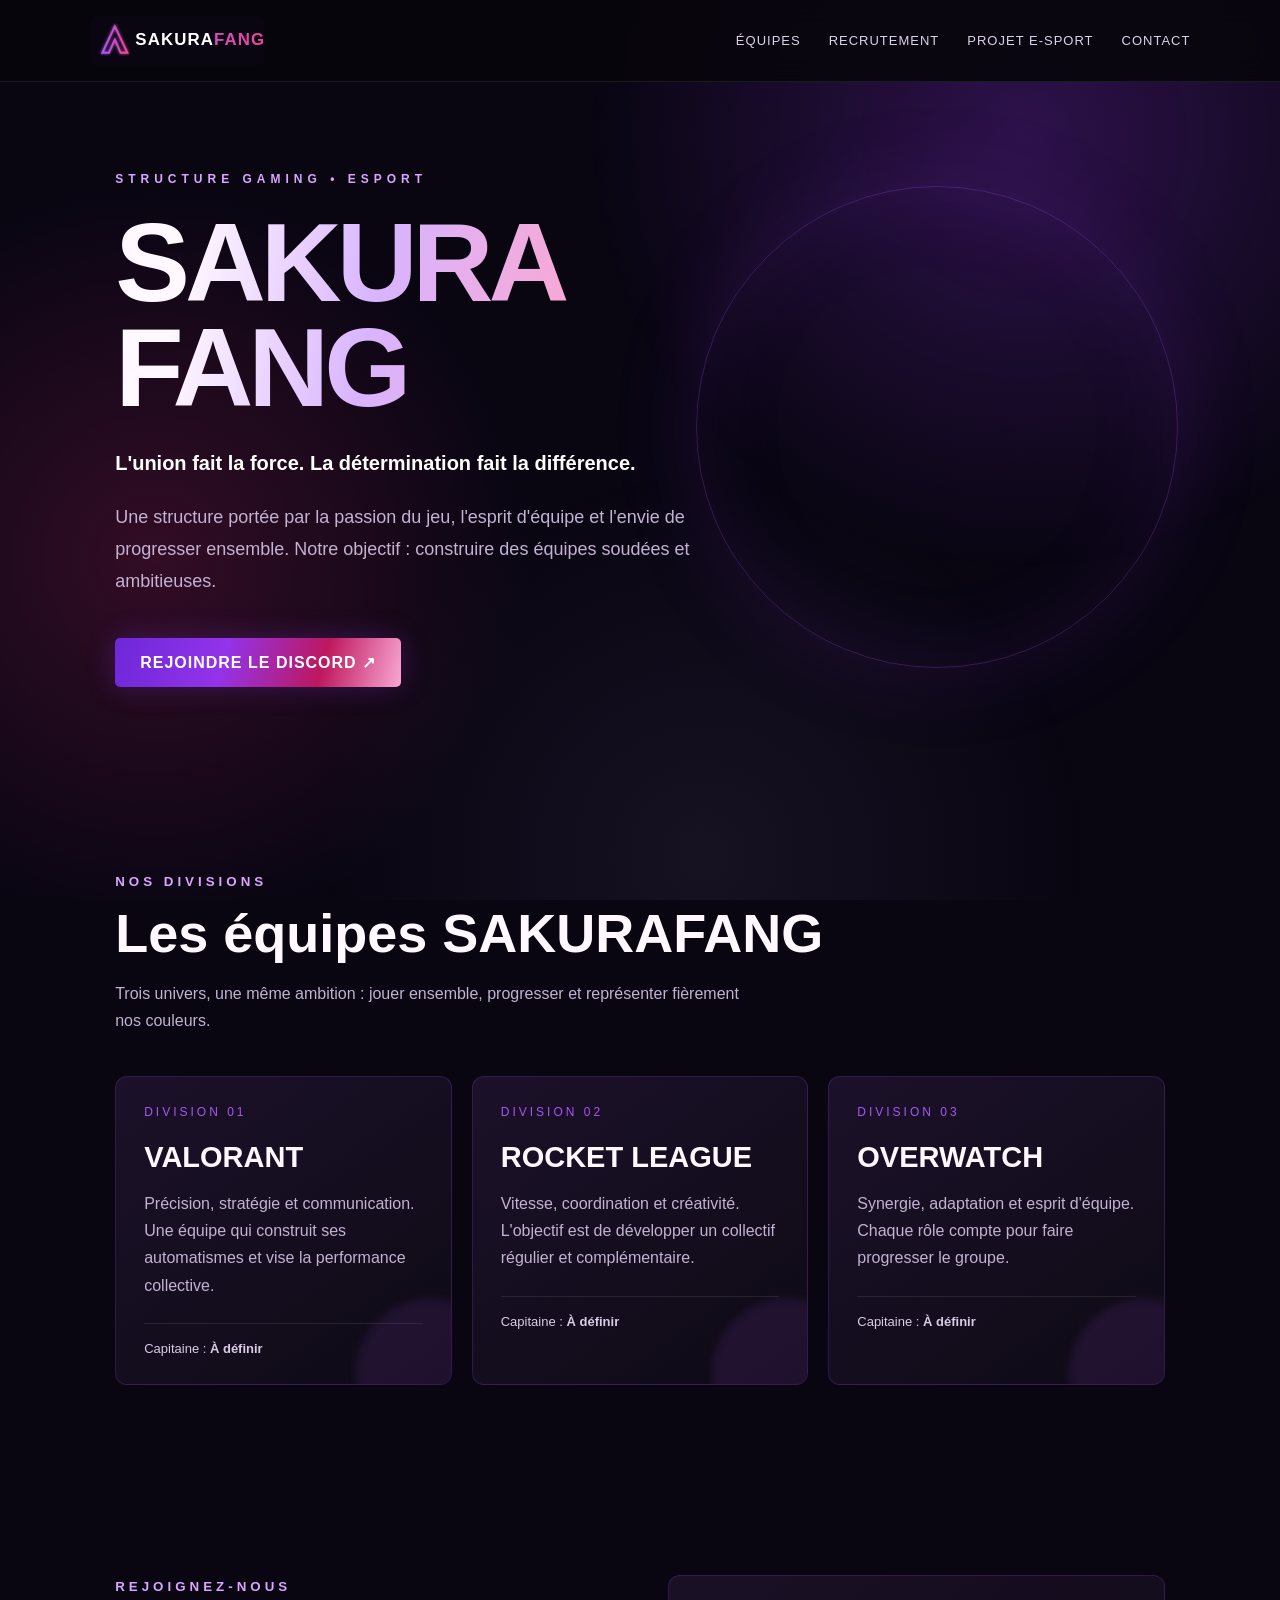
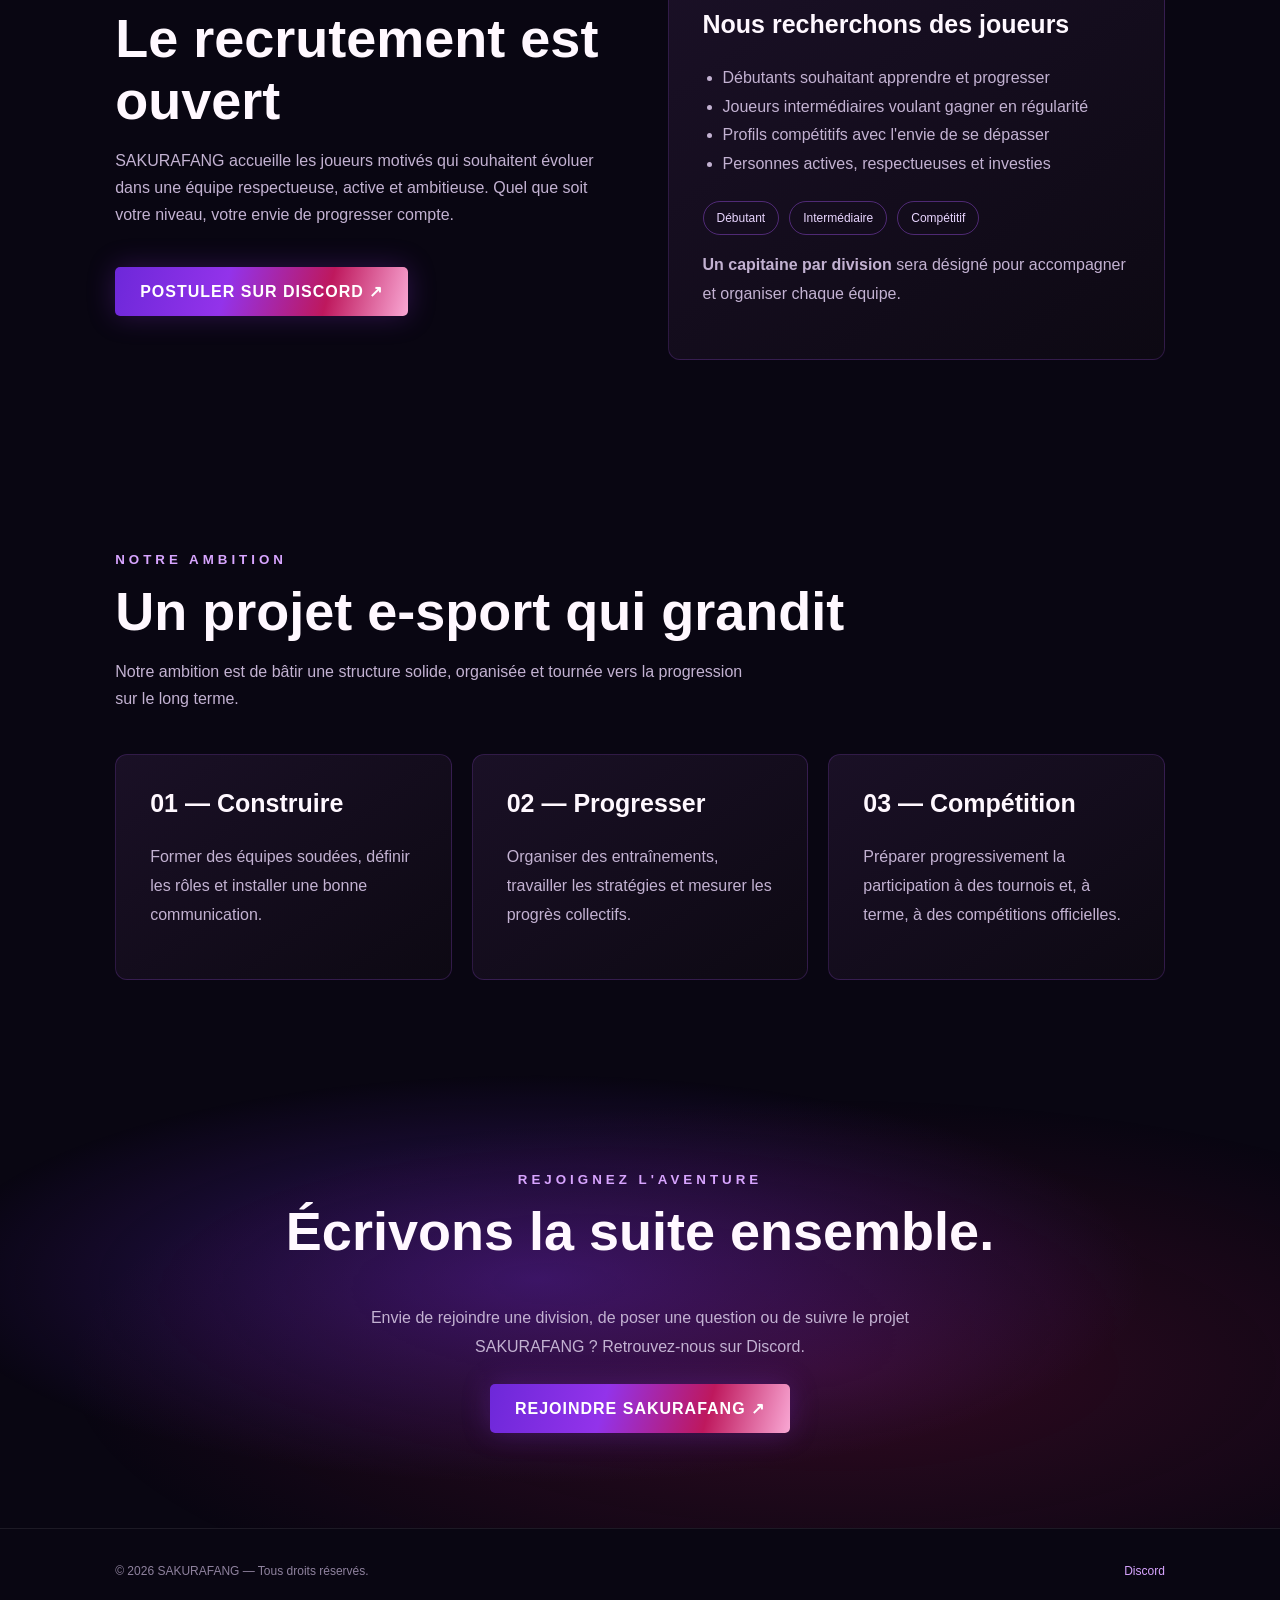
==== index.html @ 35278d1d "Add files via upload" ====
<!DOCTYPE html>
<html lang="fr">
<head>
<meta charset="UTF-8"><meta name="viewport" content="width=device-width, initial-scale=1">
<meta name="description" content="SAKURAFANG — structure e-sport, recrutement et ambitions compétitives.">
<title>SAKURAFANG — Esport</title>
<style>
:root{--bg:#090612;--panel:#160d24;--purple-dark:#6d28d9;--purple:#9333ea;--purple-light:#d8b4fe;--pink-dark:#9d174d;--pink:#db2777;--pink-light:#f9a8d4;--muted:#c3b2d2;--white:#fff8ff}
*{box-sizing:border-box}html{scroll-behavior:smooth}body{margin:0;background:var(--bg);color:var(--white);font-family:Inter,Arial,sans-serif;overflow-x:hidden}
body:before{content:"";position:fixed;inset:0;pointer-events:none;background:radial-gradient(circle at 80% 15%,#9333ea44,transparent 34%),radial-gradient(circle at 12% 62%,#db277733,transparent 30%),radial-gradient(circle at 55% 95%,#d8b4fe12,transparent 35%);z-index:-1}
nav{height:82px;display:flex;align-items:center;justify-content:space-between;padding:0 7%;border-bottom:1px solid #ffffff14;background:#08060de8;position:sticky;top:0;z-index:10;backdrop-filter:blur(14px)}
.brand{display:flex;align-items:center;gap:12px;text-decoration:none;color:white;font-weight:900;letter-spacing:3px}.brand img{width:175px;max-height:55px;object-fit:contain}
.links{display:flex;gap:28px}.links a,.mobile a{color:#ddd1e8;text-decoration:none;font-size:13px;letter-spacing:1px;text-transform:uppercase}.links a:hover,.mobile a:hover{color:#d8a5ff}
.menu{display:none;background:none;color:white;border:1px solid #ffffff30;border-radius:8px;padding:9px 12px;font-size:20px}
.hero{min-height:690px;display:flex;align-items:center;padding:90px 9%;position:relative;overflow:hidden}.hero:after{content:"";position:absolute;width:480px;height:480px;right:8%;top:15%;border:1px solid #a855f744;border-radius:50%;box-shadow:0 0 90px #9333ea22,inset 0 0 90px #9333ea18}
.hero-content{max-width:760px;z-index:1}.eyebrow{color:#d8a5ff;letter-spacing:5px;font-size:12px;font-weight:800}.hero h1{font-size:clamp(54px,9vw,112px);line-height:.94;margin:24px 0;background:linear-gradient(100deg,#fff8ff 12%,#d8b4fe 42%,#f9a8d4 72%,#db2777);-webkit-background-clip:text;color:transparent;letter-spacing:-5px}.hero p{color:var(--muted);font-size:18px;line-height:1.8;max-width:620px}.tagline{font-weight:800;color:#fff!important;font-size:20px!important}
.btn{display:inline-block;margin-top:22px;padding:15px 25px;border-radius:5px;background:linear-gradient(105deg,#6d28d9 0%,#9333ea 38%,#be185d 72%,#f9a8d4 100%);color:white;text-decoration:none;font-weight:800;letter-spacing:1px;box-shadow:0 0 28px #9333ea44;transition:.2s}.btn:hover{transform:translateY(-3px);box-shadow:0 0 38px #c026d366}
section{padding:95px 9%}.section-head{margin-bottom:42px}.section-head small{color:#d8a5ff;letter-spacing:4px;font-weight:800}.section-head h2{font-size:clamp(34px,5vw,54px);margin:12px 0}.section-head p{color:var(--muted);max-width:650px;line-height:1.7}
.grid{display:grid;grid-template-columns:repeat(3,1fr);gap:20px}.game{background:linear-gradient(145deg,#1b1129,#0e0a15);border:1px solid #a855f733;border-radius:12px;padding:28px;min-height:280px;position:relative;overflow:hidden;transition:.25s}.game:hover{transform:translateY(-7px);border-color:#c084fc;box-shadow:0 18px 50px #0008}.game:after{content:"";position:absolute;width:150px;height:150px;border-radius:50%;background:#a855f71c;right:-55px;bottom:-65px;filter:blur(4px)}.game .number{color:#a855f7;font-size:12px;letter-spacing:3px}.game h3{font-size:29px;margin:22px 0 10px}.game p{color:var(--muted);line-height:1.7}.captain{margin-top:24px;padding-top:17px;border-top:1px solid #ffffff16;color:#d9cce5;font-size:13px}
.two{display:grid;grid-template-columns:1fr 1fr;gap:55px;align-items:center}.panel{background:linear-gradient(145deg,#1a1026,#0d0913);border:1px solid #a855f733;padding:34px;border-radius:12px}.panel h3{font-size:25px;margin-top:0}.panel p,.panel li{color:var(--muted);line-height:1.8}.panel ul{padding-left:20px}
.levels{display:flex;flex-wrap:wrap;gap:10px;margin-top:22px}.levels span{border:1px solid #a855f766;color:#e9d5ff;padding:9px 13px;border-radius:30px;font-size:12px}
.cta{text-align:center;background:radial-gradient(ellipse at 42% 45%,#6d28d966,transparent 58%),radial-gradient(ellipse at 65% 65%,#9d174d44,transparent 65%)}.cta p{color:var(--muted);max-width:620px;margin:0 auto;line-height:1.8}
footer{padding:35px 9%;border-top:1px solid #ffffff15;display:flex;justify-content:space-between;gap:20px;flex-wrap:wrap;color:#8f829e;font-size:12px}footer a{color:#d8a5ff;text-decoration:none}
.mobile{display:none}
@media(max-width:850px){.links{display:none}.menu{display:block}.mobile.open{display:flex;position:absolute;top:82px;left:0;right:0;background:#100b18;padding:25px 8%;flex-direction:column;gap:20px;border-bottom:1px solid #ffffff20}.hero{min-height:600px}.hero:after{right:-230px;opacity:.5}.grid{grid-template-columns:1fr}.two{grid-template-columns:1fr}section{padding:75px 7%}nav{padding:0 6%}}
</style></head>
<body>
<nav><a class="brand" href="#accueil"><img src="assets/sakurafang-logo.svg" alt="SAKURAFANG"></a>
<div class="links"><a href="#equipes">Équipes</a><a href="#recrutement">Recrutement</a><a href="#projet">Projet e-sport</a><a href="#contact">Contact</a></div>
<button class="menu" aria-label="Ouvrir le menu" onclick="document.querySelector('.mobile').classList.toggle('open')">☰</button>
<div class="mobile"><a href="#equipes">Équipes</a><a href="#recrutement">Recrutement</a><a href="#projet">Projet e-sport</a><a href="#contact">Contact</a></div></nav>
<header class="hero" id="accueil"><div class="hero-content"><div class="eyebrow">STRUCTURE GAMING • ESPORT</div><h1>SAKURA<br>FANG</h1><p class="tagline">L'union fait la force. La détermination fait la différence.</p><p>Une structure portée par la passion du jeu, l'esprit d'équipe et l'envie de progresser ensemble. Notre objectif : construire des équipes soudées et ambitieuses.</p><a class="btn" href="https://www.discord.com/SbJAt4v5XT" target="_blank" rel="noopener">REJOINDRE LE DISCORD ↗</a></div></header>
<section id="equipes"><div class="section-head"><small>NOS DIVISIONS</small><h2>Les équipes SAKURAFANG</h2><p>Trois univers, une même ambition : jouer ensemble, progresser et représenter fièrement nos couleurs.</p></div>
<div class="grid">
<article class="game"><div class="number">DIVISION 01</div><h3>VALORANT</h3><p>Précision, stratégie et communication. Une équipe qui construit ses automatismes et vise la performance collective.</p><div class="captain">Capitaine : <b>À définir</b></div></article>
<article class="game"><div class="number">DIVISION 02</div><h3>ROCKET LEAGUE</h3><p>Vitesse, coordination et créativité. L'objectif est de développer un collectif régulier et complémentaire.</p><div class="captain">Capitaine : <b>À définir</b></div></article>
<article class="game"><div class="number">DIVISION 03</div><h3>OVERWATCH</h3><p>Synergie, adaptation et esprit d'équipe. Chaque rôle compte pour faire progresser le groupe.</p><div class="captain">Capitaine : <b>À définir</b></div></article>
</div></section>
<section id="recrutement"><div class="two"><div><div class="section-head"><small>REJOIGNEZ-NOUS</small><h2>Le recrutement est ouvert</h2><p>SAKURAFANG accueille les joueurs motivés qui souhaitent évoluer dans une équipe respectueuse, active et ambitieuse. Quel que soit votre niveau, votre envie de progresser compte.</p><a class="btn" href="https://www.discord.com/SbJAt4v5XT" target="_blank" rel="noopener">POSTULER SUR DISCORD ↗</a></div></div>
<div class="panel"><h3>Nous recherchons des joueurs</h3><ul><li>Débutants souhaitant apprendre et progresser</li><li>Joueurs intermédiaires voulant gagner en régularité</li><li>Profils compétitifs avec l'envie de se dépasser</li><li>Personnes actives, respectueuses et investies</li></ul><div class="levels"><span>Débutant</span><span>Intermédiaire</span><span>Compétitif</span></div><p><b>Un capitaine par division</b> sera désigné pour accompagner et organiser chaque équipe.</p></div></div></section>
<section id="projet"><div class="section-head"><small>NOTRE AMBITION</small><h2>Un projet e-sport qui grandit</h2><p>Notre ambition est de bâtir une structure solide, organisée et tournée vers la progression sur le long terme.</p></div>
<div class="grid"><div class="panel"><h3>01 — Construire</h3><p>Former des équipes soudées, définir les rôles et installer une bonne communication.</p></div><div class="panel"><h3>02 — Progresser</h3><p>Organiser des entraînements, travailler les stratégies et mesurer les progrès collectifs.</p></div><div class="panel"><h3>03 — Compétition</h3><p>Préparer progressivement la participation à des tournois et, à terme, à des compétitions officielles.</p></div></div></section>
<section class="cta" id="contact"><div class="section-head"><small>REJOIGNEZ L'AVENTURE</small><h2>Écrivons la suite ensemble.</h2></div><p>Envie de rejoindre une division, de poser une question ou de suivre le projet SAKURAFANG ? Retrouvez-nous sur Discord.</p><a class="btn" href="https://www.discord.com/SbJAt4v5XT" target="_blank" rel="noopener">REJOINDRE SAKURAFANG ↗</a></section>
<footer><span>© 2026 SAKURAFANG — Tous droits réservés.</span><span><a href="https://www.discord.com/SbJAt4v5XT" target="_blank" rel="noopener">Discord</a></span></footer>
<script>document.querySelectorAll('.mobile a').forEach(a=>a.addEventListener('click',()=>document.querySelector('.mobile').classList.remove('open')));</script>
</body></html>
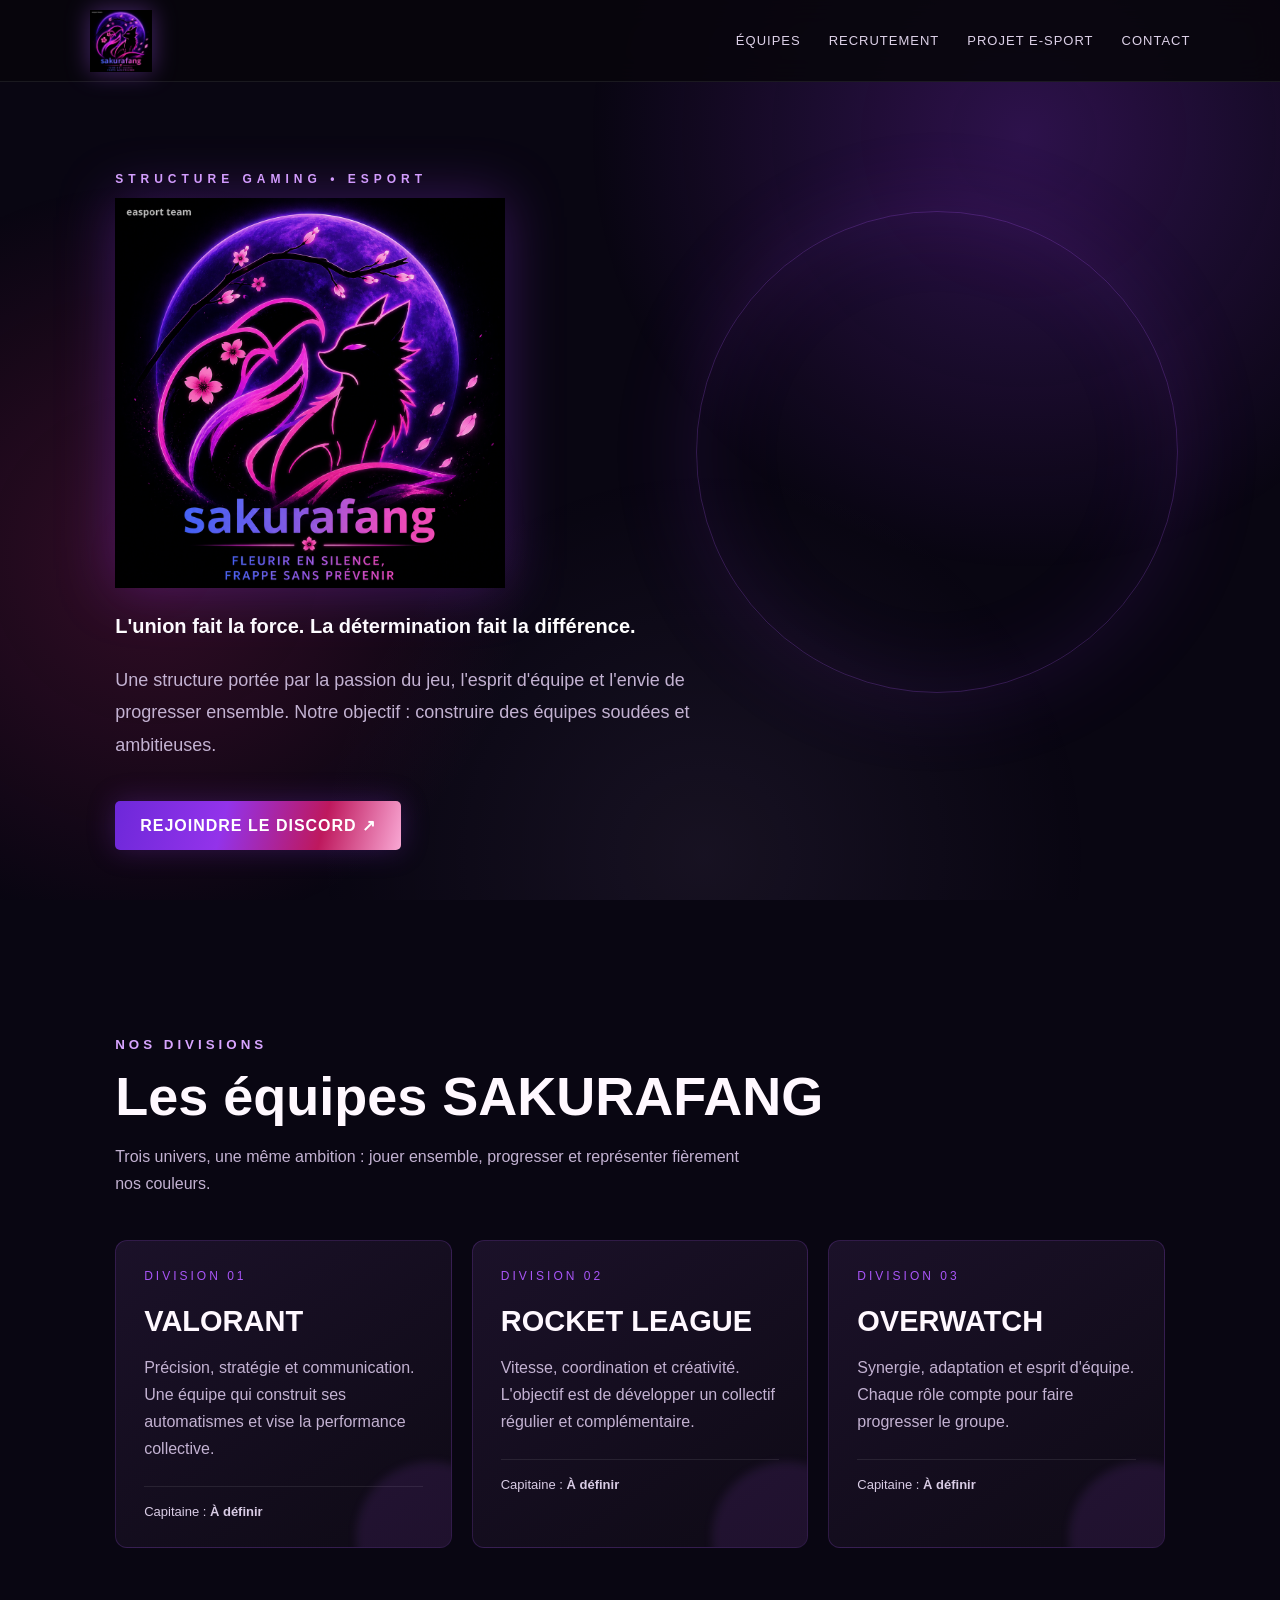
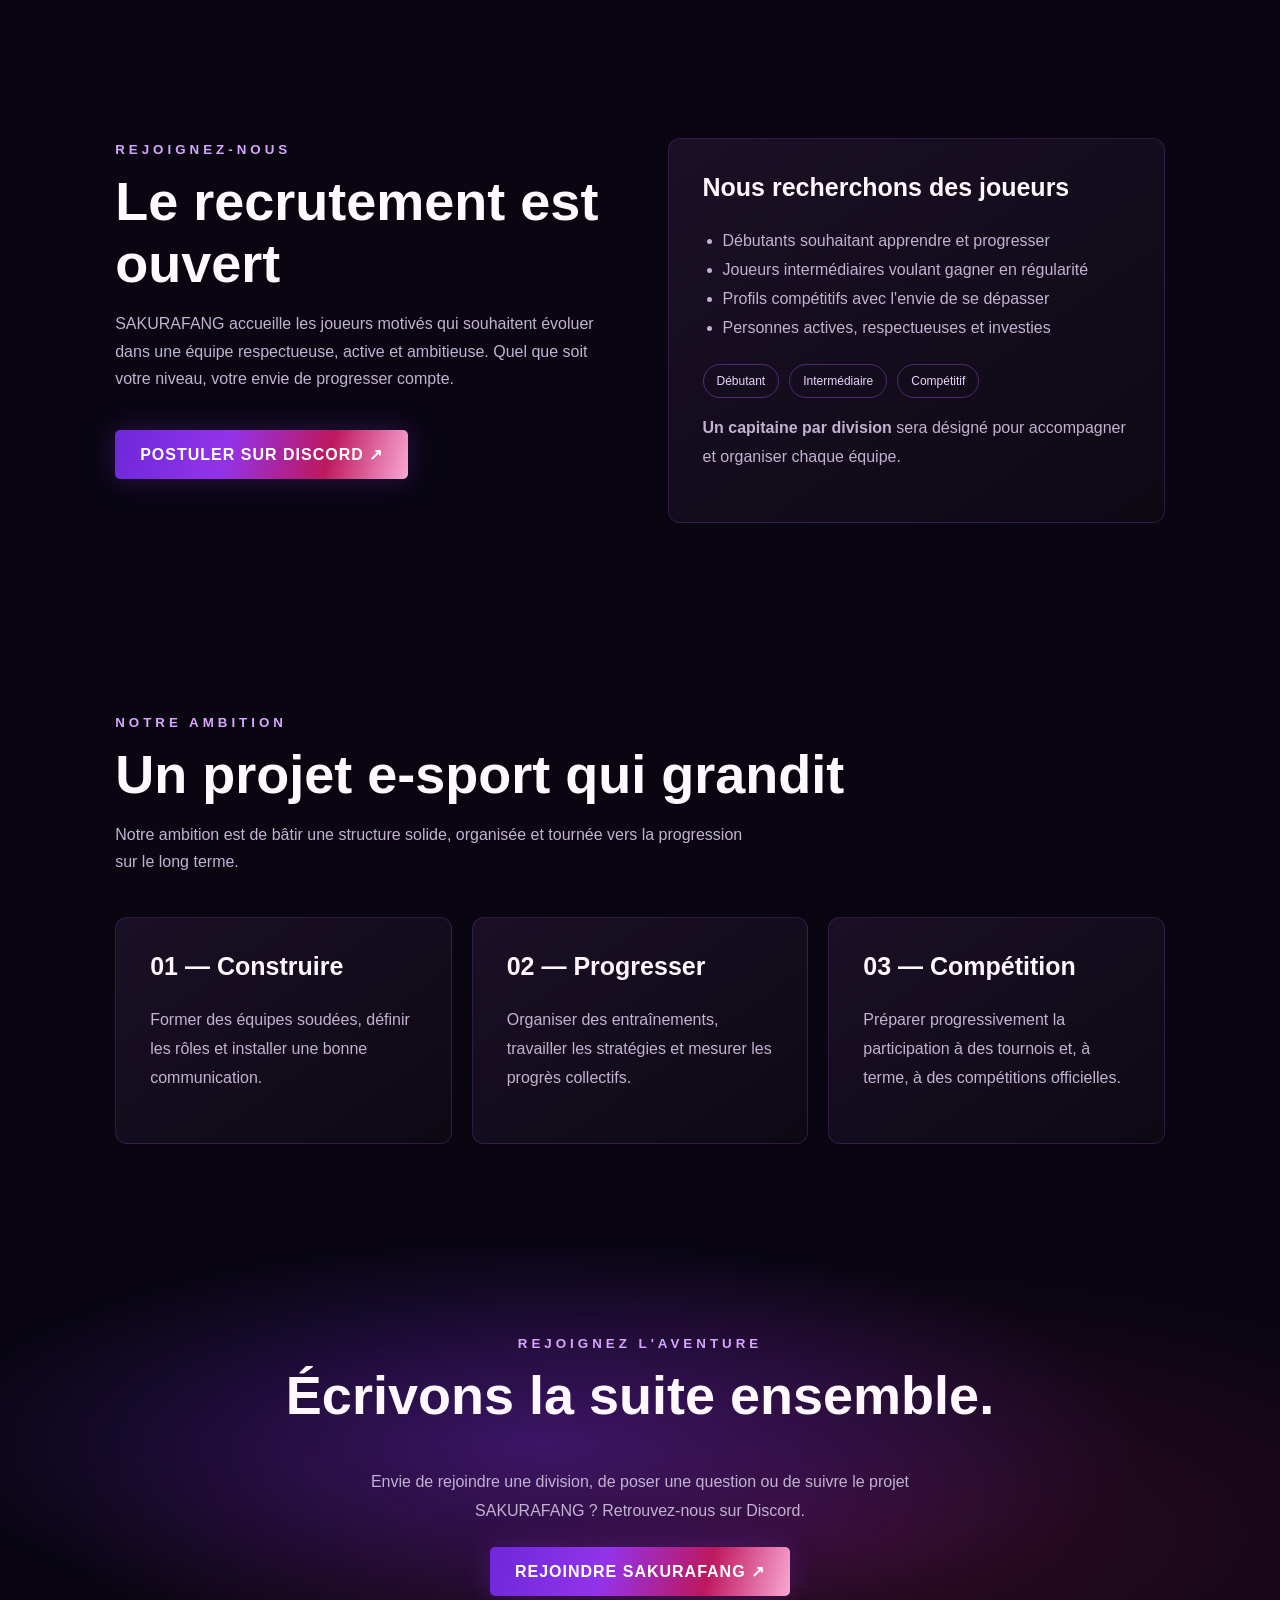
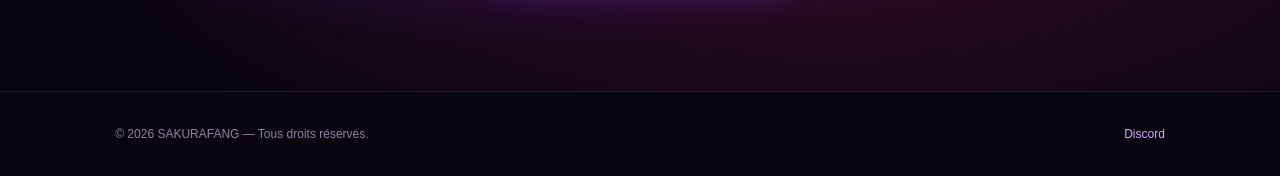
==== commit 3f345ab1: "Add files via upload" ====
--- a/index.html
+++ b/index.html
@@ -9,11 +9,11 @@
 *{box-sizing:border-box}html{scroll-behavior:smooth}body{margin:0;background:var(--bg);color:var(--white);font-family:Inter,Arial,sans-serif;overflow-x:hidden}
 body:before{content:"";position:fixed;inset:0;pointer-events:none;background:radial-gradient(circle at 80% 15%,#9333ea44,transparent 34%),radial-gradient(circle at 12% 62%,#db277733,transparent 30%),radial-gradient(circle at 55% 95%,#d8b4fe12,transparent 35%);z-index:-1}
 nav{height:82px;display:flex;align-items:center;justify-content:space-between;padding:0 7%;border-bottom:1px solid #ffffff14;background:#08060de8;position:sticky;top:0;z-index:10;backdrop-filter:blur(14px)}
-.brand{display:flex;align-items:center;gap:12px;text-decoration:none;color:white;font-weight:900;letter-spacing:3px}.brand img{width:175px;max-height:55px;object-fit:contain}
+.brand{display:flex;align-items:center;gap:12px;text-decoration:none;color:white;font-weight:900;letter-spacing:3px}.brand img{width:62px;height:62px;object-fit:contain;filter:drop-shadow(0 0 12px #a855f766)}
 .links{display:flex;gap:28px}.links a,.mobile a{color:#ddd1e8;text-decoration:none;font-size:13px;letter-spacing:1px;text-transform:uppercase}.links a:hover,.mobile a:hover{color:#d8a5ff}
 .menu{display:none;background:none;color:white;border:1px solid #ffffff30;border-radius:8px;padding:9px 12px;font-size:20px}
 .hero{min-height:690px;display:flex;align-items:center;padding:90px 9%;position:relative;overflow:hidden}.hero:after{content:"";position:absolute;width:480px;height:480px;right:8%;top:15%;border:1px solid #a855f744;border-radius:50%;box-shadow:0 0 90px #9333ea22,inset 0 0 90px #9333ea18}
-.hero-content{max-width:760px;z-index:1}.eyebrow{color:#d8a5ff;letter-spacing:5px;font-size:12px;font-weight:800}.hero h1{font-size:clamp(54px,9vw,112px);line-height:.94;margin:24px 0;background:linear-gradient(100deg,#fff8ff 12%,#d8b4fe 42%,#f9a8d4 72%,#db2777);-webkit-background-clip:text;color:transparent;letter-spacing:-5px}.hero p{color:var(--muted);font-size:18px;line-height:1.8;max-width:620px}.tagline{font-weight:800;color:#fff!important;font-size:20px!important}
+.hero-content{max-width:760px;z-index:1}.hero-logo{display:block;width:min(100%,390px);height:auto;margin:12px 0 20px;filter:drop-shadow(0 0 28px #9333ea55)}.eyebrow{color:#d8a5ff;letter-spacing:5px;font-size:12px;font-weight:800}.hero h1{font-size:clamp(54px,9vw,112px);line-height:.94;margin:24px 0;background:linear-gradient(100deg,#fff8ff 12%,#d8b4fe 42%,#f9a8d4 72%,#db2777);-webkit-background-clip:text;color:transparent;letter-spacing:-5px}.hero p{color:var(--muted);font-size:18px;line-height:1.8;max-width:620px}.tagline{font-weight:800;color:#fff!important;font-size:20px!important}
 .btn{display:inline-block;margin-top:22px;padding:15px 25px;border-radius:5px;background:linear-gradient(105deg,#6d28d9 0%,#9333ea 38%,#be185d 72%,#f9a8d4 100%);color:white;text-decoration:none;font-weight:800;letter-spacing:1px;box-shadow:0 0 28px #9333ea44;transition:.2s}.btn:hover{transform:translateY(-3px);box-shadow:0 0 38px #c026d366}
 section{padding:95px 9%}.section-head{margin-bottom:42px}.section-head small{color:#d8a5ff;letter-spacing:4px;font-weight:800}.section-head h2{font-size:clamp(34px,5vw,54px);margin:12px 0}.section-head p{color:var(--muted);max-width:650px;line-height:1.7}
 .grid{display:grid;grid-template-columns:repeat(3,1fr);gap:20px}.game{background:linear-gradient(145deg,#1b1129,#0e0a15);border:1px solid #a855f733;border-radius:12px;padding:28px;min-height:280px;position:relative;overflow:hidden;transition:.25s}.game:hover{transform:translateY(-7px);border-color:#c084fc;box-shadow:0 18px 50px #0008}.game:after{content:"";position:absolute;width:150px;height:150px;border-radius:50%;background:#a855f71c;right:-55px;bottom:-65px;filter:blur(4px)}.game .number{color:#a855f7;font-size:12px;letter-spacing:3px}.game h3{font-size:29px;margin:22px 0 10px}.game p{color:var(--muted);line-height:1.7}.captain{margin-top:24px;padding-top:17px;border-top:1px solid #ffffff16;color:#d9cce5;font-size:13px}
@@ -25,11 +25,11 @@
 @media(max-width:850px){.links{display:none}.menu{display:block}.mobile.open{display:flex;position:absolute;top:82px;left:0;right:0;background:#100b18;padding:25px 8%;flex-direction:column;gap:20px;border-bottom:1px solid #ffffff20}.hero{min-height:600px}.hero:after{right:-230px;opacity:.5}.grid{grid-template-columns:1fr}.two{grid-template-columns:1fr}section{padding:75px 7%}nav{padding:0 6%}}
 </style></head>
 <body>
-<nav><a class="brand" href="#accueil"><img src="assets/sakurafang-logo.svg" alt="SAKURAFANG"></a>
+<nav><a class="brand" href="#accueil"><img src="assets/sakurafang-logo.png" alt="Logo SakuraFang"></a>
 <div class="links"><a href="#equipes">Équipes</a><a href="#recrutement">Recrutement</a><a href="#projet">Projet e-sport</a><a href="#contact">Contact</a></div>
 <button class="menu" aria-label="Ouvrir le menu" onclick="document.querySelector('.mobile').classList.toggle('open')">☰</button>
 <div class="mobile"><a href="#equipes">Équipes</a><a href="#recrutement">Recrutement</a><a href="#projet">Projet e-sport</a><a href="#contact">Contact</a></div></nav>
-<header class="hero" id="accueil"><div class="hero-content"><div class="eyebrow">STRUCTURE GAMING • ESPORT</div><h1>SAKURA<br>FANG</h1><p class="tagline">L'union fait la force. La détermination fait la différence.</p><p>Une structure portée par la passion du jeu, l'esprit d'équipe et l'envie de progresser ensemble. Notre objectif : construire des équipes soudées et ambitieuses.</p><a class="btn" href="https://www.discord.com/SbJAt4v5XT" target="_blank" rel="noopener">REJOINDRE LE DISCORD ↗</a></div></header>
+<header class="hero" id="accueil"><div class="hero-content"><div class="eyebrow">STRUCTURE GAMING • ESPORT</div><img class="hero-logo" src="assets/sakurafang-logo.png" alt="SakuraFang — Fleurir en silence, frappe sans prévenir"><p class="tagline">L'union fait la force. La détermination fait la différence.</p><p>Une structure portée par la passion du jeu, l'esprit d'équipe et l'envie de progresser ensemble. Notre objectif : construire des équipes soudées et ambitieuses.</p><a class="btn" href="https://www.discord.com/SbJAt4v5XT" target="_blank" rel="noopener">REJOINDRE LE DISCORD ↗</a></div></header>
 <section id="equipes"><div class="section-head"><small>NOS DIVISIONS</small><h2>Les équipes SAKURAFANG</h2><p>Trois univers, une même ambition : jouer ensemble, progresser et représenter fièrement nos couleurs.</p></div>
 <div class="grid">
 <article class="game"><div class="number">DIVISION 01</div><h3>VALORANT</h3><p>Précision, stratégie et communication. Une équipe qui construit ses automatismes et vise la performance collective.</p><div class="captain">Capitaine : <b>À définir</b></div></article>
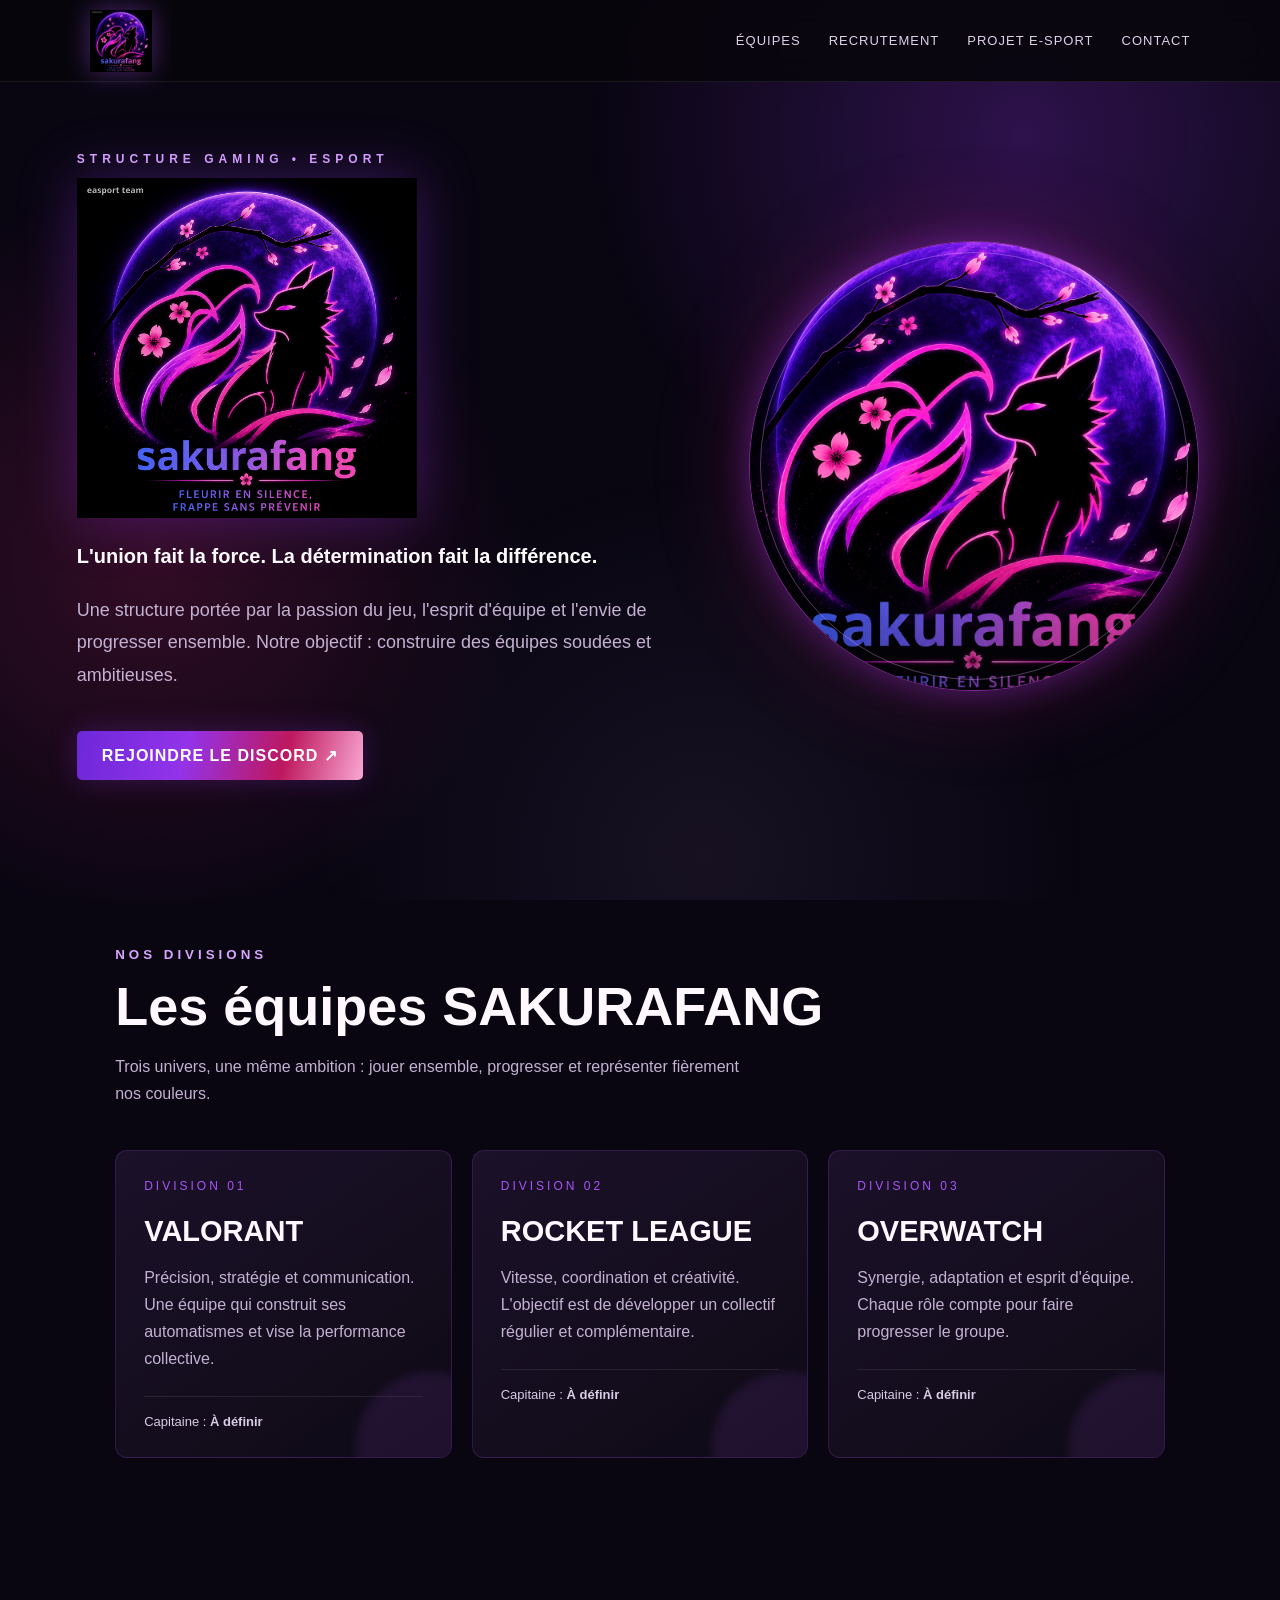
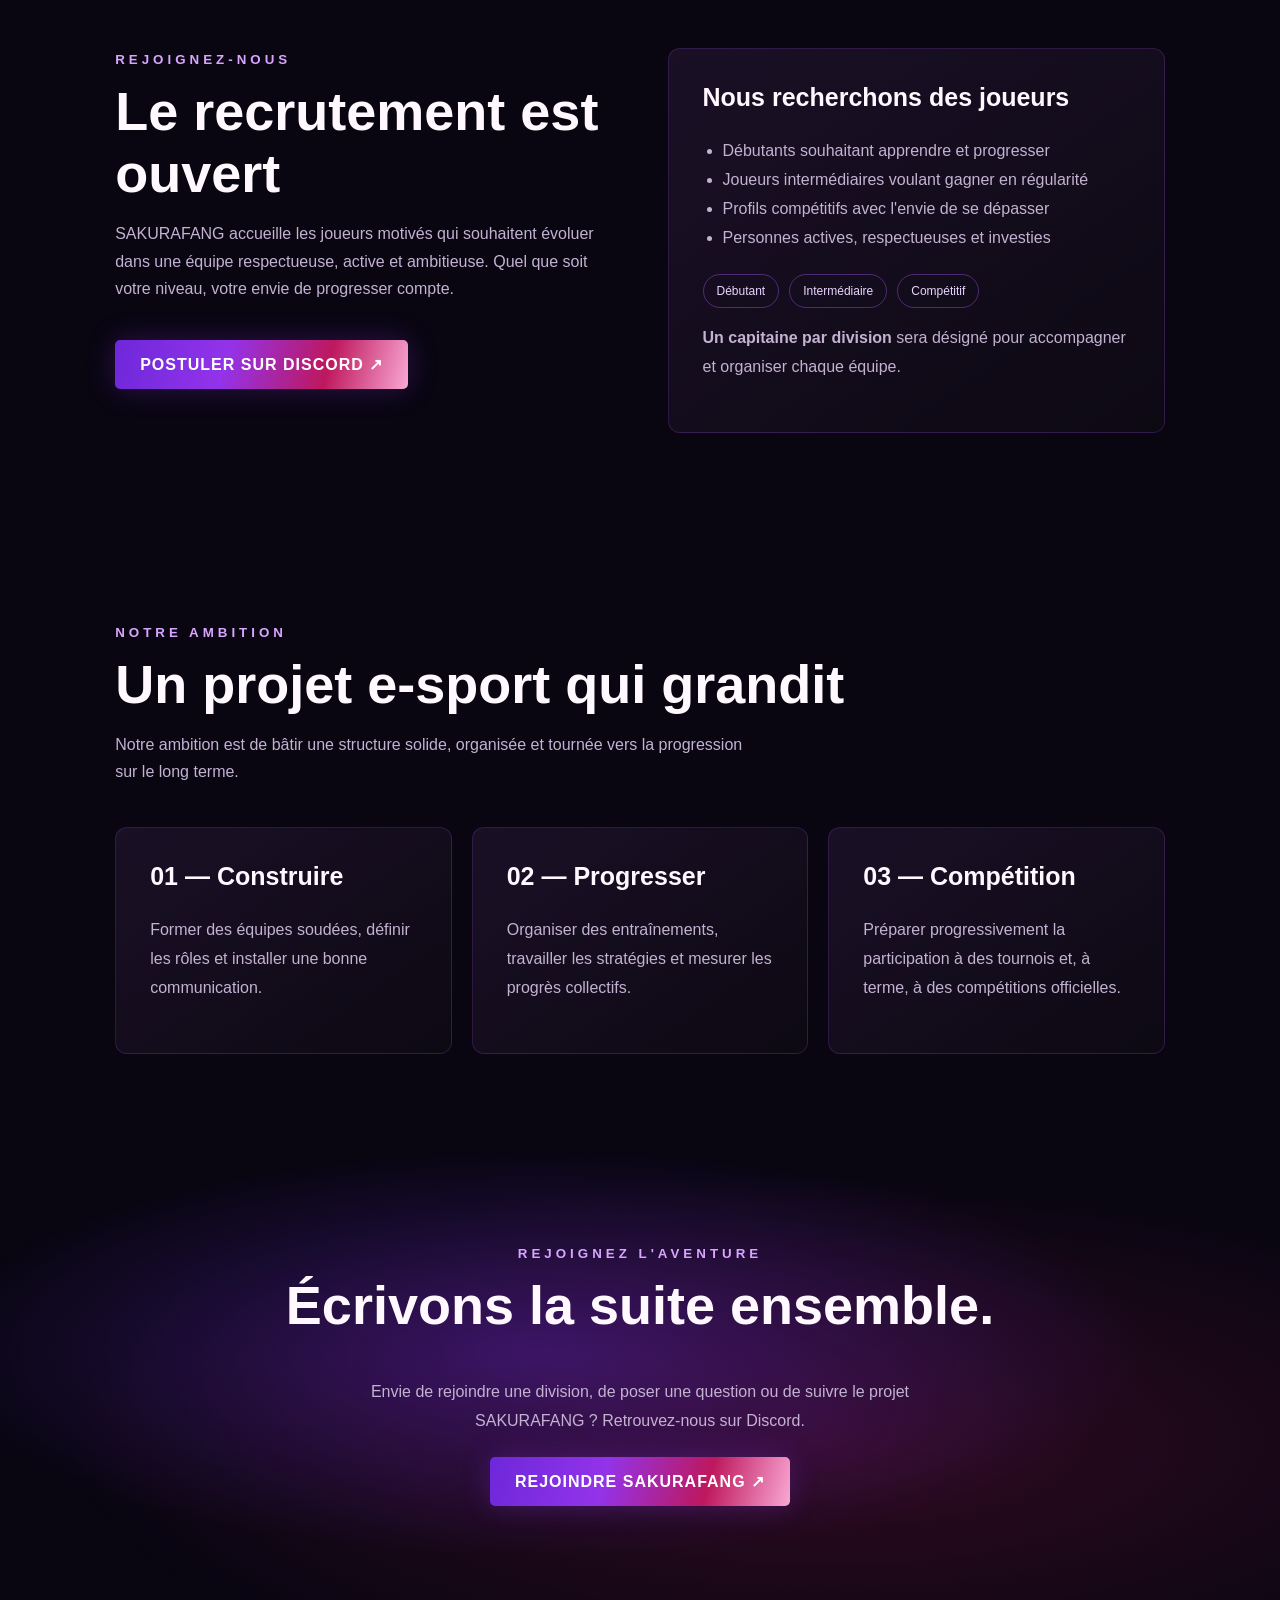
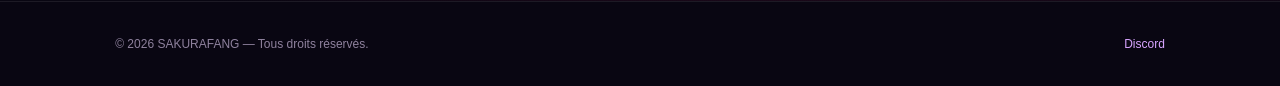
==== commit 206f06fe: "Add files via upload" ====
--- a/index.html
+++ b/index.html
@@ -12,8 +12,12 @@
 .brand{display:flex;align-items:center;gap:12px;text-decoration:none;color:white;font-weight:900;letter-spacing:3px}.brand img{width:62px;height:62px;object-fit:contain;filter:drop-shadow(0 0 12px #a855f766)}
 .links{display:flex;gap:28px}.links a,.mobile a{color:#ddd1e8;text-decoration:none;font-size:13px;letter-spacing:1px;text-transform:uppercase}.links a:hover,.mobile a:hover{color:#d8a5ff}
 .menu{display:none;background:none;color:white;border:1px solid #ffffff30;border-radius:8px;padding:9px 12px;font-size:20px}
-.hero{min-height:690px;display:flex;align-items:center;padding:90px 9%;position:relative;overflow:hidden}.hero:after{content:"";position:absolute;width:480px;height:480px;right:8%;top:15%;border:1px solid #a855f744;border-radius:50%;box-shadow:0 0 90px #9333ea22,inset 0 0 90px #9333ea18}
-.hero-content{max-width:760px;z-index:1}.hero-logo{display:block;width:min(100%,390px);height:auto;margin:12px 0 20px;filter:drop-shadow(0 0 28px #9333ea55)}.eyebrow{color:#d8a5ff;letter-spacing:5px;font-size:12px;font-weight:800}.hero h1{font-size:clamp(54px,9vw,112px);line-height:.94;margin:24px 0;background:linear-gradient(100deg,#fff8ff 12%,#d8b4fe 42%,#f9a8d4 72%,#db2777);-webkit-background-clip:text;color:transparent;letter-spacing:-5px}.hero p{color:var(--muted);font-size:18px;line-height:1.8;max-width:620px}.tagline{font-weight:800;color:#fff!important;font-size:20px!important}
+.hero{min-height:690px;display:grid;grid-template-columns:minmax(0,1.15fr) minmax(300px,.85fr);align-items:center;gap:48px;padding:70px 6%;position:relative;overflow:hidden}
+.hero-content{max-width:680px;z-index:1}.hero-logo{display:block;width:min(100%,340px);height:auto;margin:12px 0 20px;filter:drop-shadow(0 0 28px #9333ea55)}
+.hero-art{justify-self:center;width:min(38vw,450px);aspect-ratio:1;border-radius:50%;overflow:hidden;position:relative;z-index:1;border:1px solid #d946ef88;background:radial-gradient(circle at 50% 45%,#4c168b 0%,#160923 68%,#090612 100%);box-shadow:0 0 35px #9333ea66,0 0 95px #db277744,inset 0 0 45px #d946ef33}
+.hero-art:before{content:"";position:absolute;inset:10px;border:1px solid #f0abfc55;border-radius:50%;z-index:2;pointer-events:none}
+.hero-art img{width:100%;height:100%;display:block;object-fit:cover;object-position:center 20%;transform:scale(1.12);filter:saturate(1.12)}
+.hero-art:after{content:"";position:absolute;inset:0;background:linear-gradient(180deg,transparent 65%,#09061266 100%);pointer-events:none}.eyebrow{color:#d8a5ff;letter-spacing:5px;font-size:12px;font-weight:800}.hero h1{font-size:clamp(54px,9vw,112px);line-height:.94;margin:24px 0;background:linear-gradient(100deg,#fff8ff 12%,#d8b4fe 42%,#f9a8d4 72%,#db2777);-webkit-background-clip:text;color:transparent;letter-spacing:-5px}.hero p{color:var(--muted);font-size:18px;line-height:1.8;max-width:620px}.tagline{font-weight:800;color:#fff!important;font-size:20px!important}
 .btn{display:inline-block;margin-top:22px;padding:15px 25px;border-radius:5px;background:linear-gradient(105deg,#6d28d9 0%,#9333ea 38%,#be185d 72%,#f9a8d4 100%);color:white;text-decoration:none;font-weight:800;letter-spacing:1px;box-shadow:0 0 28px #9333ea44;transition:.2s}.btn:hover{transform:translateY(-3px);box-shadow:0 0 38px #c026d366}
 section{padding:95px 9%}.section-head{margin-bottom:42px}.section-head small{color:#d8a5ff;letter-spacing:4px;font-weight:800}.section-head h2{font-size:clamp(34px,5vw,54px);margin:12px 0}.section-head p{color:var(--muted);max-width:650px;line-height:1.7}
 .grid{display:grid;grid-template-columns:repeat(3,1fr);gap:20px}.game{background:linear-gradient(145deg,#1b1129,#0e0a15);border:1px solid #a855f733;border-radius:12px;padding:28px;min-height:280px;position:relative;overflow:hidden;transition:.25s}.game:hover{transform:translateY(-7px);border-color:#c084fc;box-shadow:0 18px 50px #0008}.game:after{content:"";position:absolute;width:150px;height:150px;border-radius:50%;background:#a855f71c;right:-55px;bottom:-65px;filter:blur(4px)}.game .number{color:#a855f7;font-size:12px;letter-spacing:3px}.game h3{font-size:29px;margin:22px 0 10px}.game p{color:var(--muted);line-height:1.7}.captain{margin-top:24px;padding-top:17px;border-top:1px solid #ffffff16;color:#d9cce5;font-size:13px}
@@ -22,14 +26,15 @@
 .cta{text-align:center;background:radial-gradient(ellipse at 42% 45%,#6d28d966,transparent 58%),radial-gradient(ellipse at 65% 65%,#9d174d44,transparent 65%)}.cta p{color:var(--muted);max-width:620px;margin:0 auto;line-height:1.8}
 footer{padding:35px 9%;border-top:1px solid #ffffff15;display:flex;justify-content:space-between;gap:20px;flex-wrap:wrap;color:#8f829e;font-size:12px}footer a{color:#d8a5ff;text-decoration:none}
 .mobile{display:none}
-@media(max-width:850px){.links{display:none}.menu{display:block}.mobile.open{display:flex;position:absolute;top:82px;left:0;right:0;background:#100b18;padding:25px 8%;flex-direction:column;gap:20px;border-bottom:1px solid #ffffff20}.hero{min-height:600px}.hero:after{right:-230px;opacity:.5}.grid{grid-template-columns:1fr}.two{grid-template-columns:1fr}section{padding:75px 7%}nav{padding:0 6%}}
+@media(max-width:850px){.links{display:none}.menu{display:block}.mobile.open{display:flex;position:absolute;top:82px;left:0;right:0;background:#100b18;padding:25px 8%;flex-direction:column;gap:20px;border-bottom:1px solid #ffffff20}.hero{min-height:600px;grid-template-columns:1fr;gap:28px;padding:65px 7%}.hero-content{max-width:100%}.hero-art{width:min(72vw,360px);grid-row:1;opacity:.96}.hero-logo{width:min(100%,300px)}.grid{grid-template-columns:1fr}.two{grid-template-columns:1fr}section{padding:75px 7%}nav{padding:0 6%}}
+@media(max-width:520px){.hero-art{width:min(68vw,290px)}.hero{padding-top:45px}.hero p{font-size:16px}}
 </style></head>
 <body>
-<nav><a class="brand" href="#accueil"><img src="assets/sakurafang-logo.png" alt="Logo SakuraFang"></a>
+<nav><a class="brand" href="#accueil"><img src="assets/logo.png" alt="Logo SakuraFang"></a>
 <div class="links"><a href="#equipes">Équipes</a><a href="#recrutement">Recrutement</a><a href="#projet">Projet e-sport</a><a href="#contact">Contact</a></div>
 <button class="menu" aria-label="Ouvrir le menu" onclick="document.querySelector('.mobile').classList.toggle('open')">☰</button>
 <div class="mobile"><a href="#equipes">Équipes</a><a href="#recrutement">Recrutement</a><a href="#projet">Projet e-sport</a><a href="#contact">Contact</a></div></nav>
-<header class="hero" id="accueil"><div class="hero-content"><div class="eyebrow">STRUCTURE GAMING • ESPORT</div><img class="hero-logo" src="assets/sakurafang-logo.png" alt="SakuraFang — Fleurir en silence, frappe sans prévenir"><p class="tagline">L'union fait la force. La détermination fait la différence.</p><p>Une structure portée par la passion du jeu, l'esprit d'équipe et l'envie de progresser ensemble. Notre objectif : construire des équipes soudées et ambitieuses.</p><a class="btn" href="https://www.discord.com/SbJAt4v5XT" target="_blank" rel="noopener">REJOINDRE LE DISCORD ↗</a></div></header>
+<header class="hero" id="accueil"><div class="hero-content"><div class="eyebrow">STRUCTURE GAMING • ESPORT</div><img class="hero-logo" src="assets/logo.png" alt="SakuraFang — Fleurir en silence, frappe sans prévenir"><p class="tagline">L'union fait la force. La détermination fait la différence.</p><p>Une structure portée par la passion du jeu, l'esprit d'équipe et l'envie de progresser ensemble. Notre objectif : construire des équipes soudées et ambitieuses.</p><a class="btn" href="https://www.discord.com/SbJAt4v5XT" target="_blank" rel="noopener">REJOINDRE LE DISCORD ↗</a></div><div class="hero-art" aria-label="Illustration du loup SakuraFang"><img src="assets/logo.png" alt="Illustration du loup SakuraFang sous une lune violette et des fleurs de cerisier"></div></header>
 <section id="equipes"><div class="section-head"><small>NOS DIVISIONS</small><h2>Les équipes SAKURAFANG</h2><p>Trois univers, une même ambition : jouer ensemble, progresser et représenter fièrement nos couleurs.</p></div>
 <div class="grid">
 <article class="game"><div class="number">DIVISION 01</div><h3>VALORANT</h3><p>Précision, stratégie et communication. Une équipe qui construit ses automatismes et vise la performance collective.</p><div class="captain">Capitaine : <b>À définir</b></div></article>
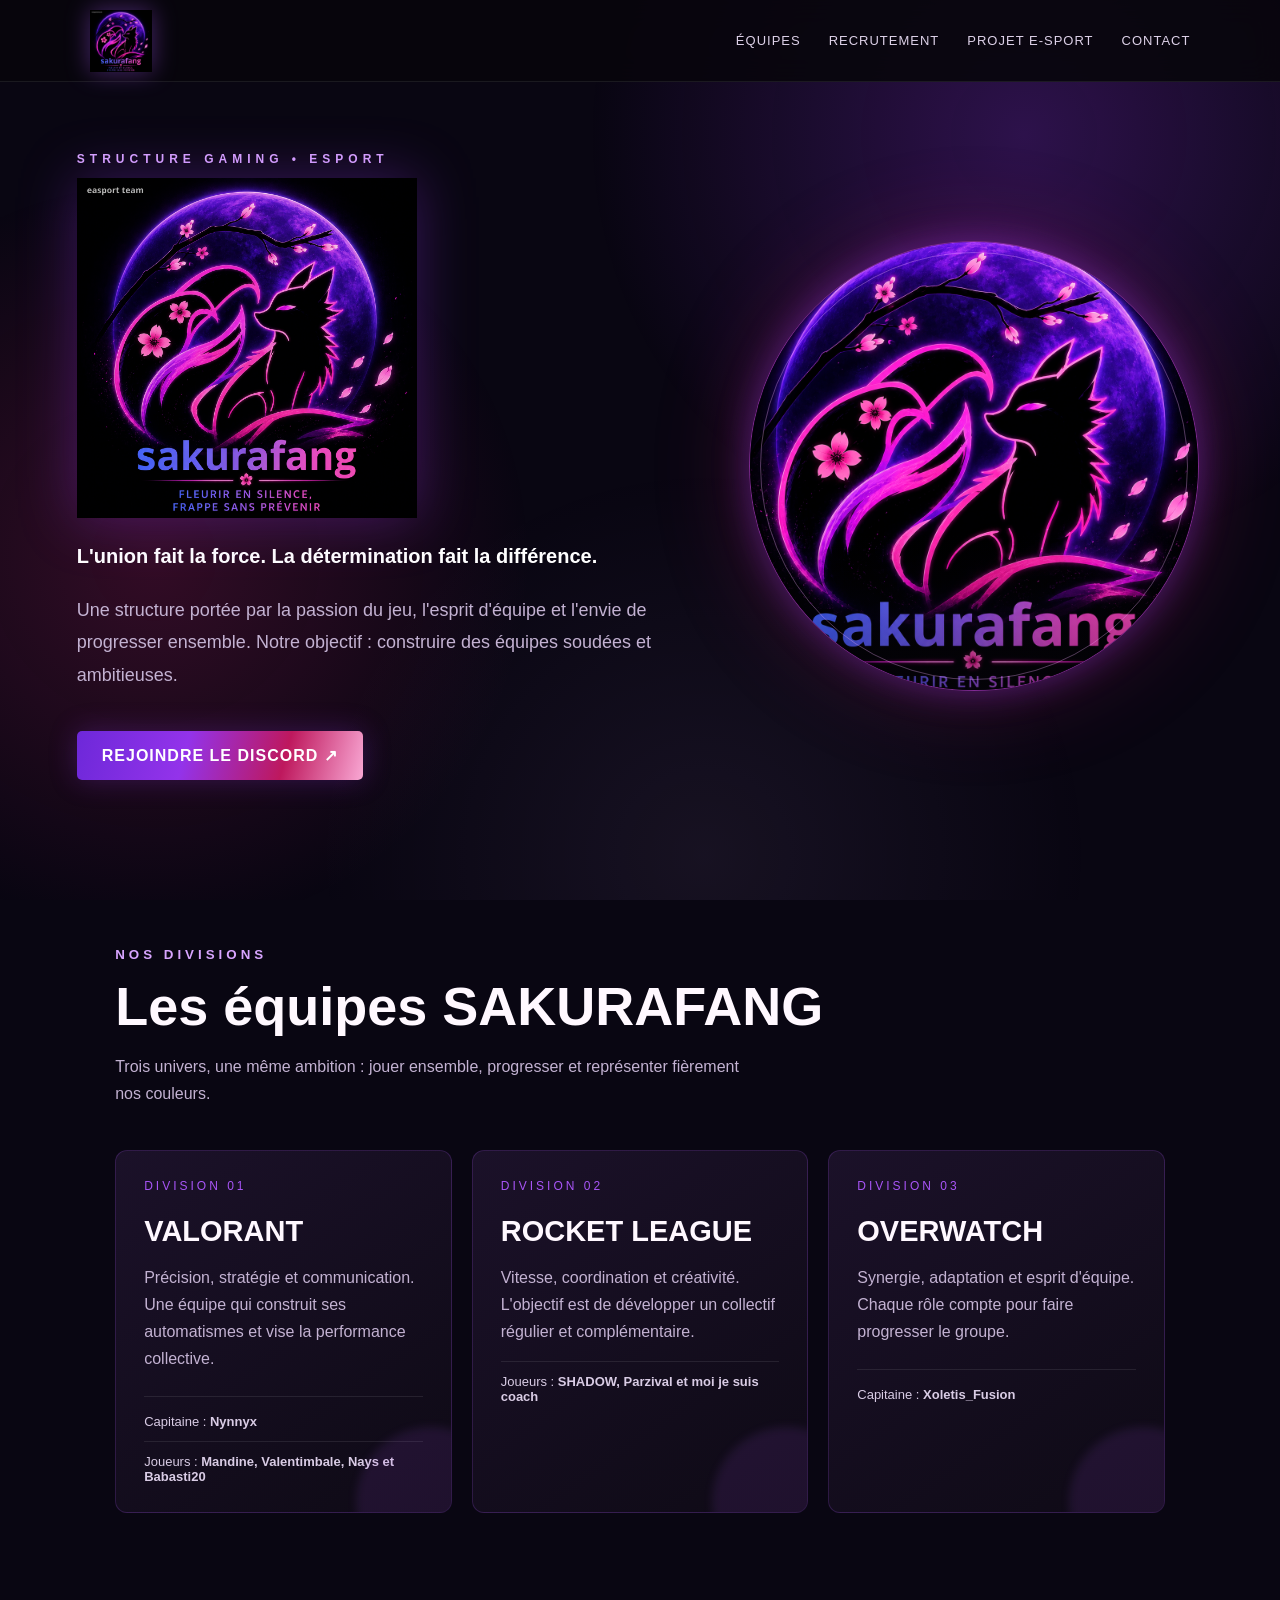
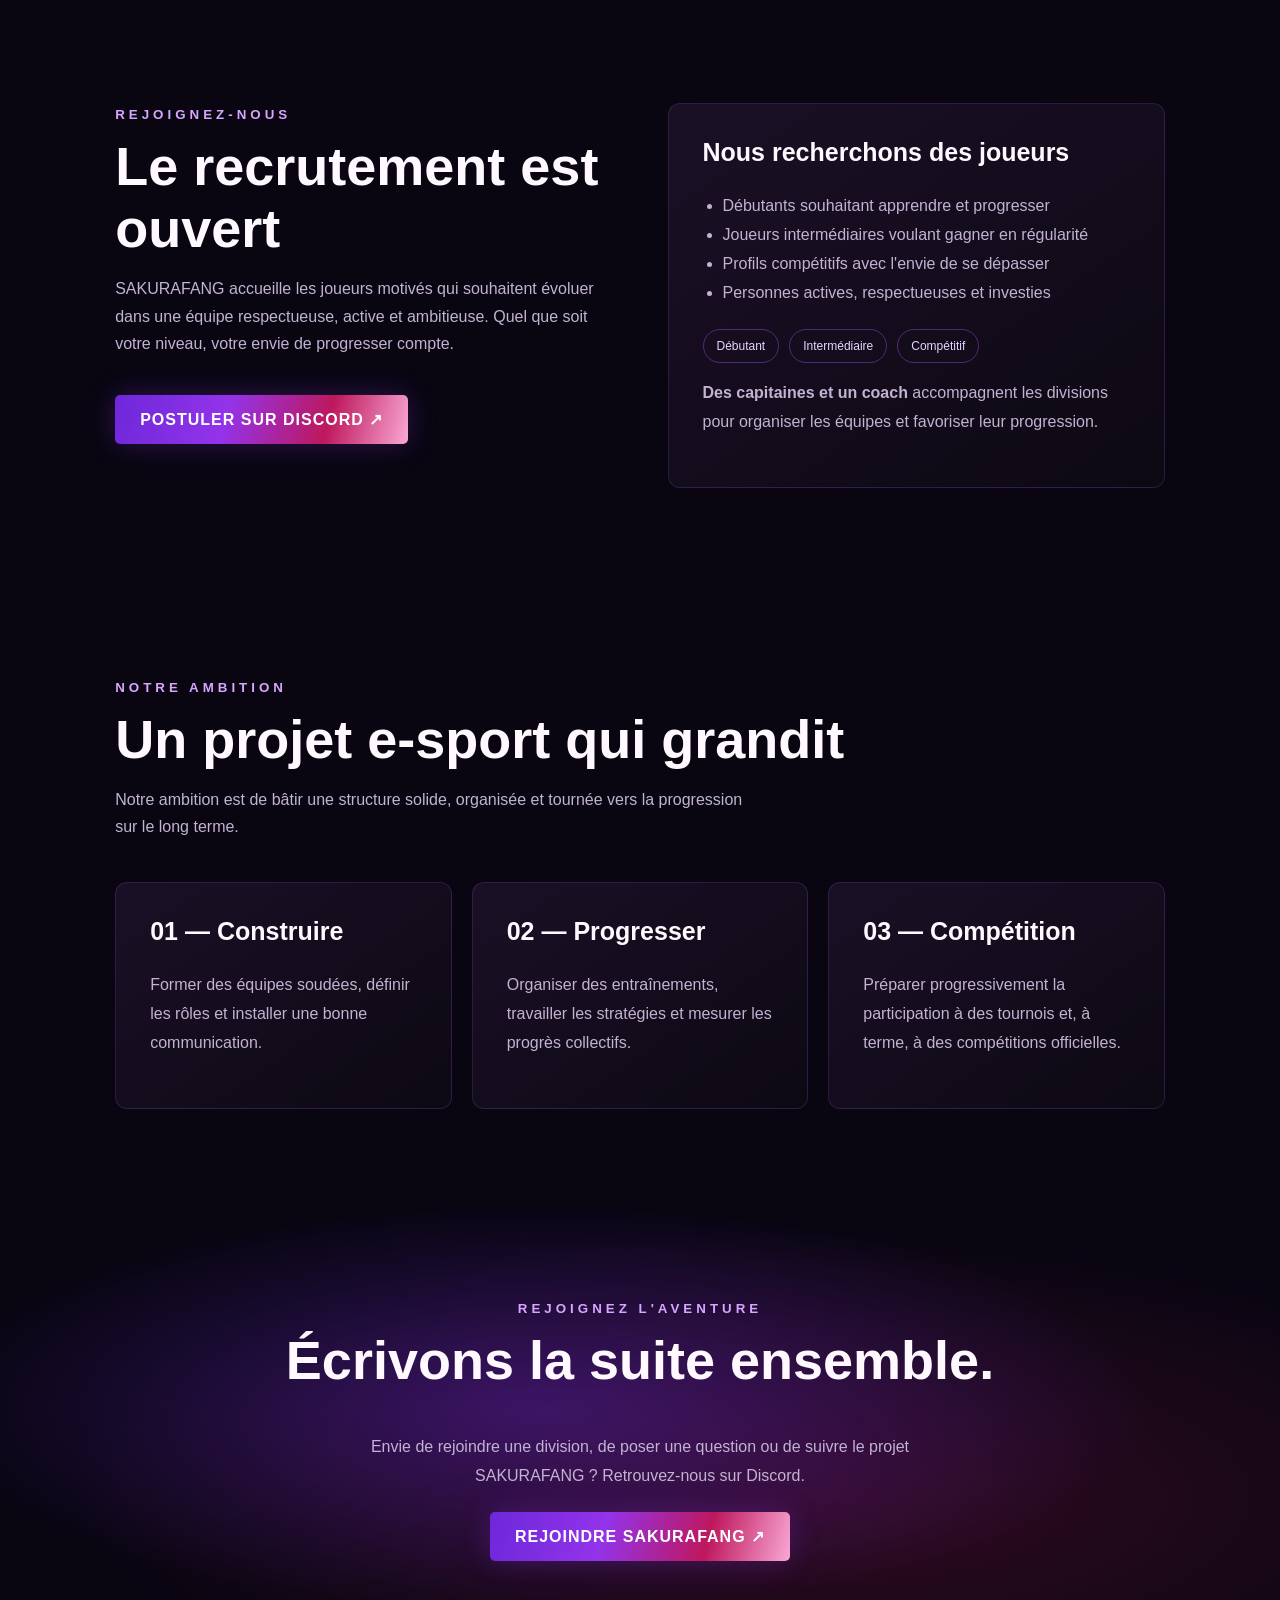
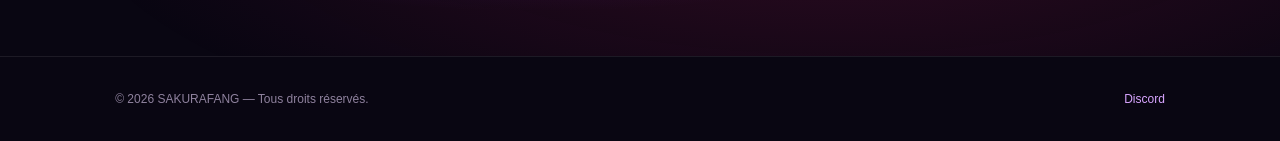
==== commit 5816d74b: "Add files via upload" ====
--- a/index.html
+++ b/index.html
@@ -20,7 +20,7 @@
 .hero-art:after{content:"";position:absolute;inset:0;background:linear-gradient(180deg,transparent 65%,#09061266 100%);pointer-events:none}.eyebrow{color:#d8a5ff;letter-spacing:5px;font-size:12px;font-weight:800}.hero h1{font-size:clamp(54px,9vw,112px);line-height:.94;margin:24px 0;background:linear-gradient(100deg,#fff8ff 12%,#d8b4fe 42%,#f9a8d4 72%,#db2777);-webkit-background-clip:text;color:transparent;letter-spacing:-5px}.hero p{color:var(--muted);font-size:18px;line-height:1.8;max-width:620px}.tagline{font-weight:800;color:#fff!important;font-size:20px!important}
 .btn{display:inline-block;margin-top:22px;padding:15px 25px;border-radius:5px;background:linear-gradient(105deg,#6d28d9 0%,#9333ea 38%,#be185d 72%,#f9a8d4 100%);color:white;text-decoration:none;font-weight:800;letter-spacing:1px;box-shadow:0 0 28px #9333ea44;transition:.2s}.btn:hover{transform:translateY(-3px);box-shadow:0 0 38px #c026d366}
 section{padding:95px 9%}.section-head{margin-bottom:42px}.section-head small{color:#d8a5ff;letter-spacing:4px;font-weight:800}.section-head h2{font-size:clamp(34px,5vw,54px);margin:12px 0}.section-head p{color:var(--muted);max-width:650px;line-height:1.7}
-.grid{display:grid;grid-template-columns:repeat(3,1fr);gap:20px}.game{background:linear-gradient(145deg,#1b1129,#0e0a15);border:1px solid #a855f733;border-radius:12px;padding:28px;min-height:280px;position:relative;overflow:hidden;transition:.25s}.game:hover{transform:translateY(-7px);border-color:#c084fc;box-shadow:0 18px 50px #0008}.game:after{content:"";position:absolute;width:150px;height:150px;border-radius:50%;background:#a855f71c;right:-55px;bottom:-65px;filter:blur(4px)}.game .number{color:#a855f7;font-size:12px;letter-spacing:3px}.game h3{font-size:29px;margin:22px 0 10px}.game p{color:var(--muted);line-height:1.7}.captain{margin-top:24px;padding-top:17px;border-top:1px solid #ffffff16;color:#d9cce5;font-size:13px}
+.grid{display:grid;grid-template-columns:repeat(3,1fr);gap:20px}.game{background:linear-gradient(145deg,#1b1129,#0e0a15);border:1px solid #a855f733;border-radius:12px;padding:28px;min-height:280px;position:relative;overflow:hidden;transition:.25s}.game:hover{transform:translateY(-7px);border-color:#c084fc;box-shadow:0 18px 50px #0008}.game:after{content:"";position:absolute;width:150px;height:150px;border-radius:50%;background:#a855f71c;right:-55px;bottom:-65px;filter:blur(4px)}.game .number{color:#a855f7;font-size:12px;letter-spacing:3px}.game h3{font-size:29px;margin:22px 0 10px}.game p{color:var(--muted);line-height:1.7}.captain{margin-top:24px;padding-top:17px;border-top:1px solid #ffffff16;color:#d9cce5;font-size:13px}.captain.roster{margin-top:12px;padding-top:12px}
 .two{display:grid;grid-template-columns:1fr 1fr;gap:55px;align-items:center}.panel{background:linear-gradient(145deg,#1a1026,#0d0913);border:1px solid #a855f733;padding:34px;border-radius:12px}.panel h3{font-size:25px;margin-top:0}.panel p,.panel li{color:var(--muted);line-height:1.8}.panel ul{padding-left:20px}
 .levels{display:flex;flex-wrap:wrap;gap:10px;margin-top:22px}.levels span{border:1px solid #a855f766;color:#e9d5ff;padding:9px 13px;border-radius:30px;font-size:12px}
 .cta{text-align:center;background:radial-gradient(ellipse at 42% 45%,#6d28d966,transparent 58%),radial-gradient(ellipse at 65% 65%,#9d174d44,transparent 65%)}.cta p{color:var(--muted);max-width:620px;margin:0 auto;line-height:1.8}
@@ -37,12 +37,12 @@
 <header class="hero" id="accueil"><div class="hero-content"><div class="eyebrow">STRUCTURE GAMING • ESPORT</div><img class="hero-logo" src="assets/logo.png" alt="SakuraFang — Fleurir en silence, frappe sans prévenir"><p class="tagline">L'union fait la force. La détermination fait la différence.</p><p>Une structure portée par la passion du jeu, l'esprit d'équipe et l'envie de progresser ensemble. Notre objectif : construire des équipes soudées et ambitieuses.</p><a class="btn" href="https://www.discord.com/SbJAt4v5XT" target="_blank" rel="noopener">REJOINDRE LE DISCORD ↗</a></div><div class="hero-art" aria-label="Illustration du loup SakuraFang"><img src="assets/logo.png" alt="Illustration du loup SakuraFang sous une lune violette et des fleurs de cerisier"></div></header>
 <section id="equipes"><div class="section-head"><small>NOS DIVISIONS</small><h2>Les équipes SAKURAFANG</h2><p>Trois univers, une même ambition : jouer ensemble, progresser et représenter fièrement nos couleurs.</p></div>
 <div class="grid">
-<article class="game"><div class="number">DIVISION 01</div><h3>VALORANT</h3><p>Précision, stratégie et communication. Une équipe qui construit ses automatismes et vise la performance collective.</p><div class="captain">Capitaine : <b>À définir</b></div></article>
-<article class="game"><div class="number">DIVISION 02</div><h3>ROCKET LEAGUE</h3><p>Vitesse, coordination et créativité. L'objectif est de développer un collectif régulier et complémentaire.</p><div class="captain">Capitaine : <b>À définir</b></div></article>
-<article class="game"><div class="number">DIVISION 03</div><h3>OVERWATCH</h3><p>Synergie, adaptation et esprit d'équipe. Chaque rôle compte pour faire progresser le groupe.</p><div class="captain">Capitaine : <b>À définir</b></div></article>
+<article class="game"><div class="number">DIVISION 01</div><h3>VALORANT</h3><p>Précision, stratégie et communication. Une équipe qui construit ses automatismes et vise la performance collective.</p><div class="captain">Capitaine : <b>Nynnyx</b></div><div class="captain roster">Joueurs : <b>Mandine, Valentimbale, Nays et Babasti20</b></div></article>
+<article class="game"><div class="number">DIVISION 02</div><h3>ROCKET LEAGUE</h3><p>Vitesse, coordination et créativité. L'objectif est de développer un collectif régulier et complémentaire.</p><div class="captain roster">Joueurs : <b>SHADOW, Parzival et moi je suis coach</b></div></article>
+<article class="game"><div class="number">DIVISION 03</div><h3>OVERWATCH</h3><p>Synergie, adaptation et esprit d'équipe. Chaque rôle compte pour faire progresser le groupe.</p><div class="captain">Capitaine : <b>Xoletis_Fusion</b></div></article>
 </div></section>
 <section id="recrutement"><div class="two"><div><div class="section-head"><small>REJOIGNEZ-NOUS</small><h2>Le recrutement est ouvert</h2><p>SAKURAFANG accueille les joueurs motivés qui souhaitent évoluer dans une équipe respectueuse, active et ambitieuse. Quel que soit votre niveau, votre envie de progresser compte.</p><a class="btn" href="https://www.discord.com/SbJAt4v5XT" target="_blank" rel="noopener">POSTULER SUR DISCORD ↗</a></div></div>
-<div class="panel"><h3>Nous recherchons des joueurs</h3><ul><li>Débutants souhaitant apprendre et progresser</li><li>Joueurs intermédiaires voulant gagner en régularité</li><li>Profils compétitifs avec l'envie de se dépasser</li><li>Personnes actives, respectueuses et investies</li></ul><div class="levels"><span>Débutant</span><span>Intermédiaire</span><span>Compétitif</span></div><p><b>Un capitaine par division</b> sera désigné pour accompagner et organiser chaque équipe.</p></div></div></section>
+<div class="panel"><h3>Nous recherchons des joueurs</h3><ul><li>Débutants souhaitant apprendre et progresser</li><li>Joueurs intermédiaires voulant gagner en régularité</li><li>Profils compétitifs avec l'envie de se dépasser</li><li>Personnes actives, respectueuses et investies</li></ul><div class="levels"><span>Débutant</span><span>Intermédiaire</span><span>Compétitif</span></div><p><b>Des capitaines et un coach</b> accompagnent les divisions pour organiser les équipes et favoriser leur progression.</p></div></div></section>
 <section id="projet"><div class="section-head"><small>NOTRE AMBITION</small><h2>Un projet e-sport qui grandit</h2><p>Notre ambition est de bâtir une structure solide, organisée et tournée vers la progression sur le long terme.</p></div>
 <div class="grid"><div class="panel"><h3>01 — Construire</h3><p>Former des équipes soudées, définir les rôles et installer une bonne communication.</p></div><div class="panel"><h3>02 — Progresser</h3><p>Organiser des entraînements, travailler les stratégies et mesurer les progrès collectifs.</p></div><div class="panel"><h3>03 — Compétition</h3><p>Préparer progressivement la participation à des tournois et, à terme, à des compétitions officielles.</p></div></div></section>
 <section class="cta" id="contact"><div class="section-head"><small>REJOIGNEZ L'AVENTURE</small><h2>Écrivons la suite ensemble.</h2></div><p>Envie de rejoindre une division, de poser une question ou de suivre le projet SAKURAFANG ? Retrouvez-nous sur Discord.</p><a class="btn" href="https://www.discord.com/SbJAt4v5XT" target="_blank" rel="noopener">REJOINDRE SAKURAFANG ↗</a></section>
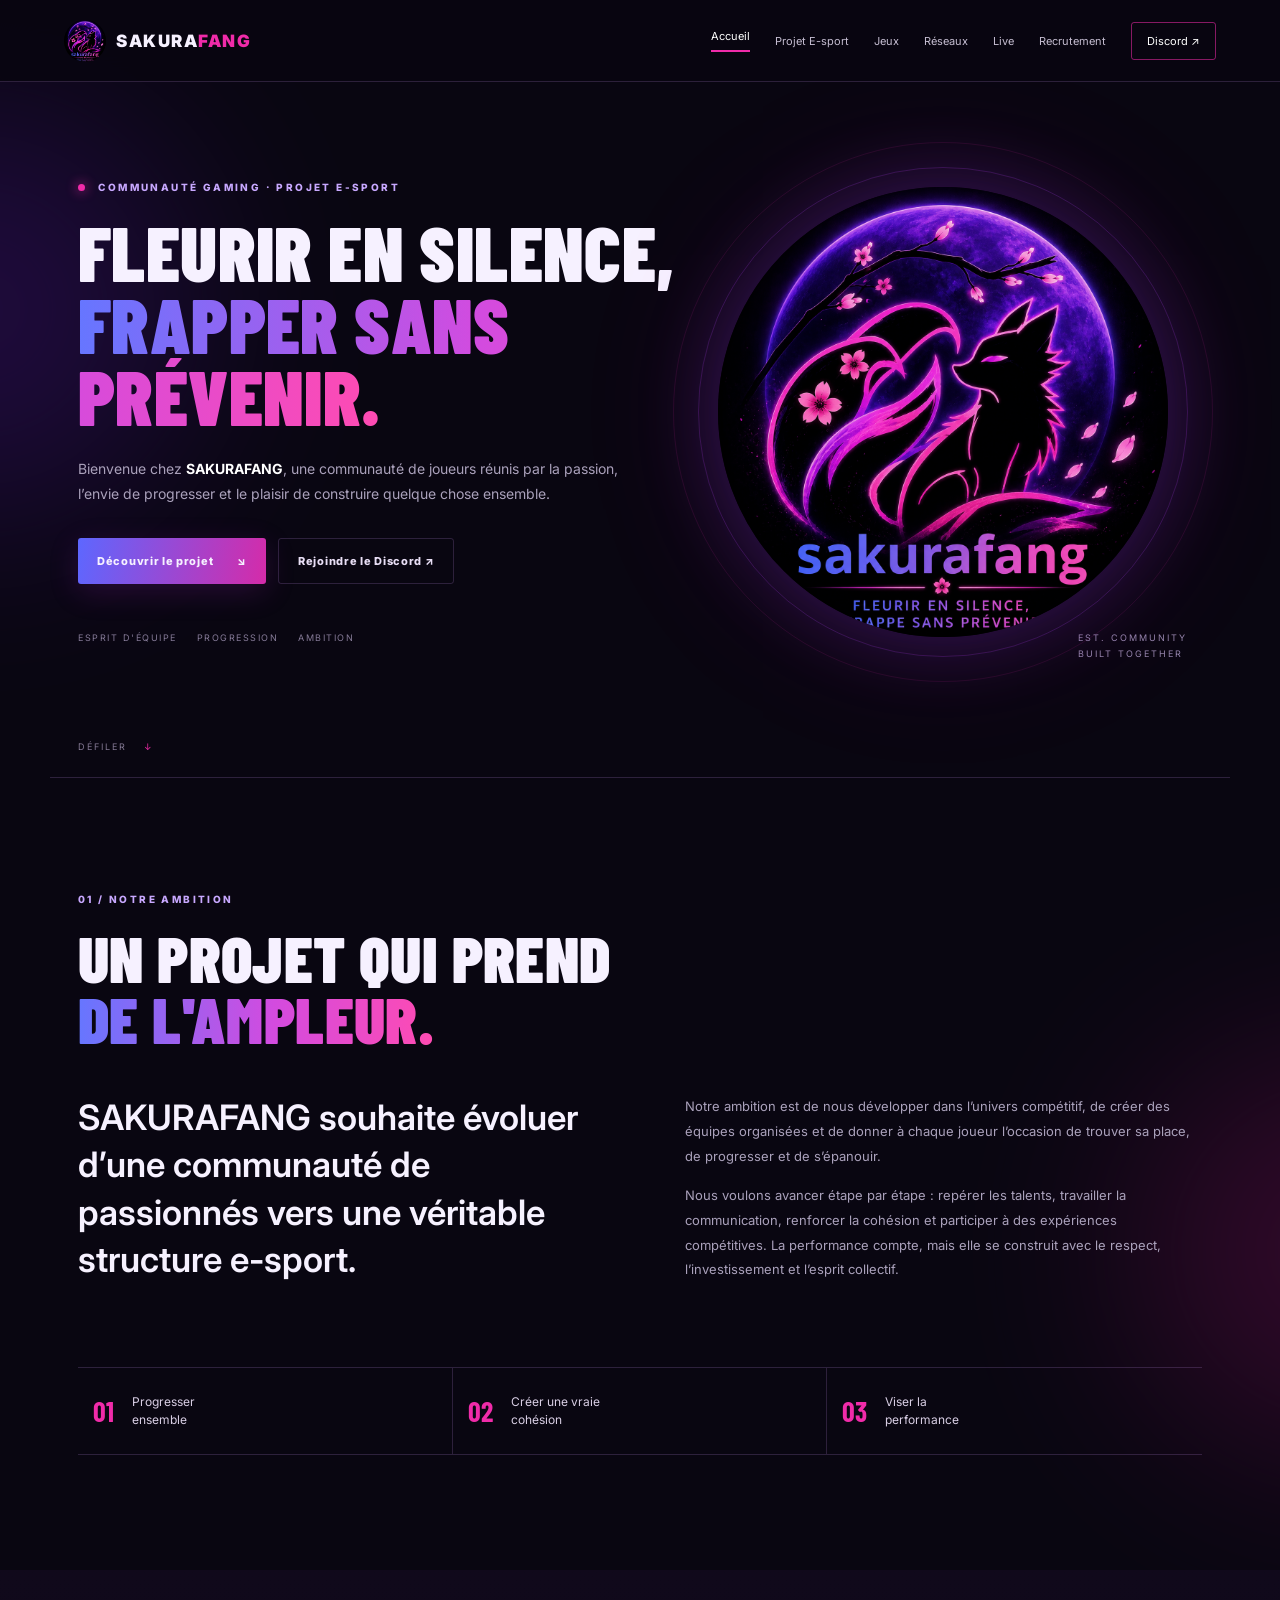
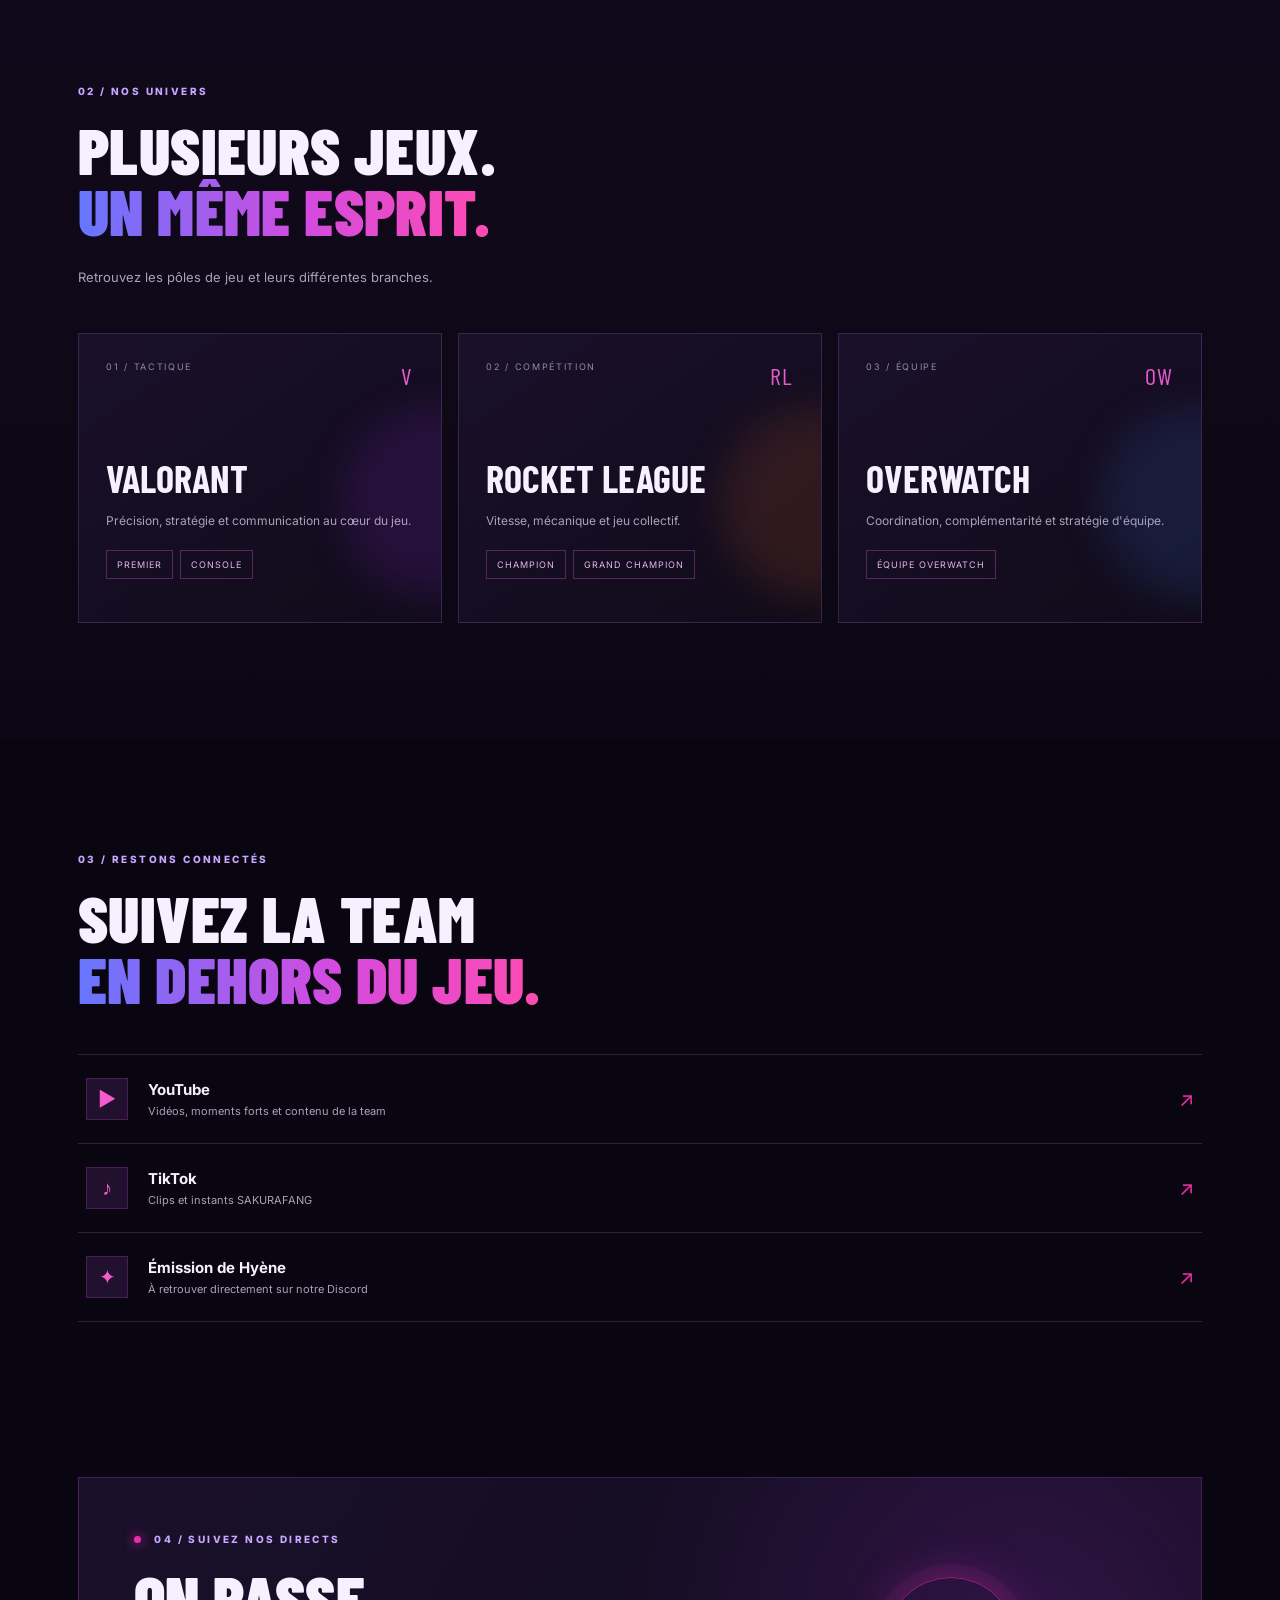
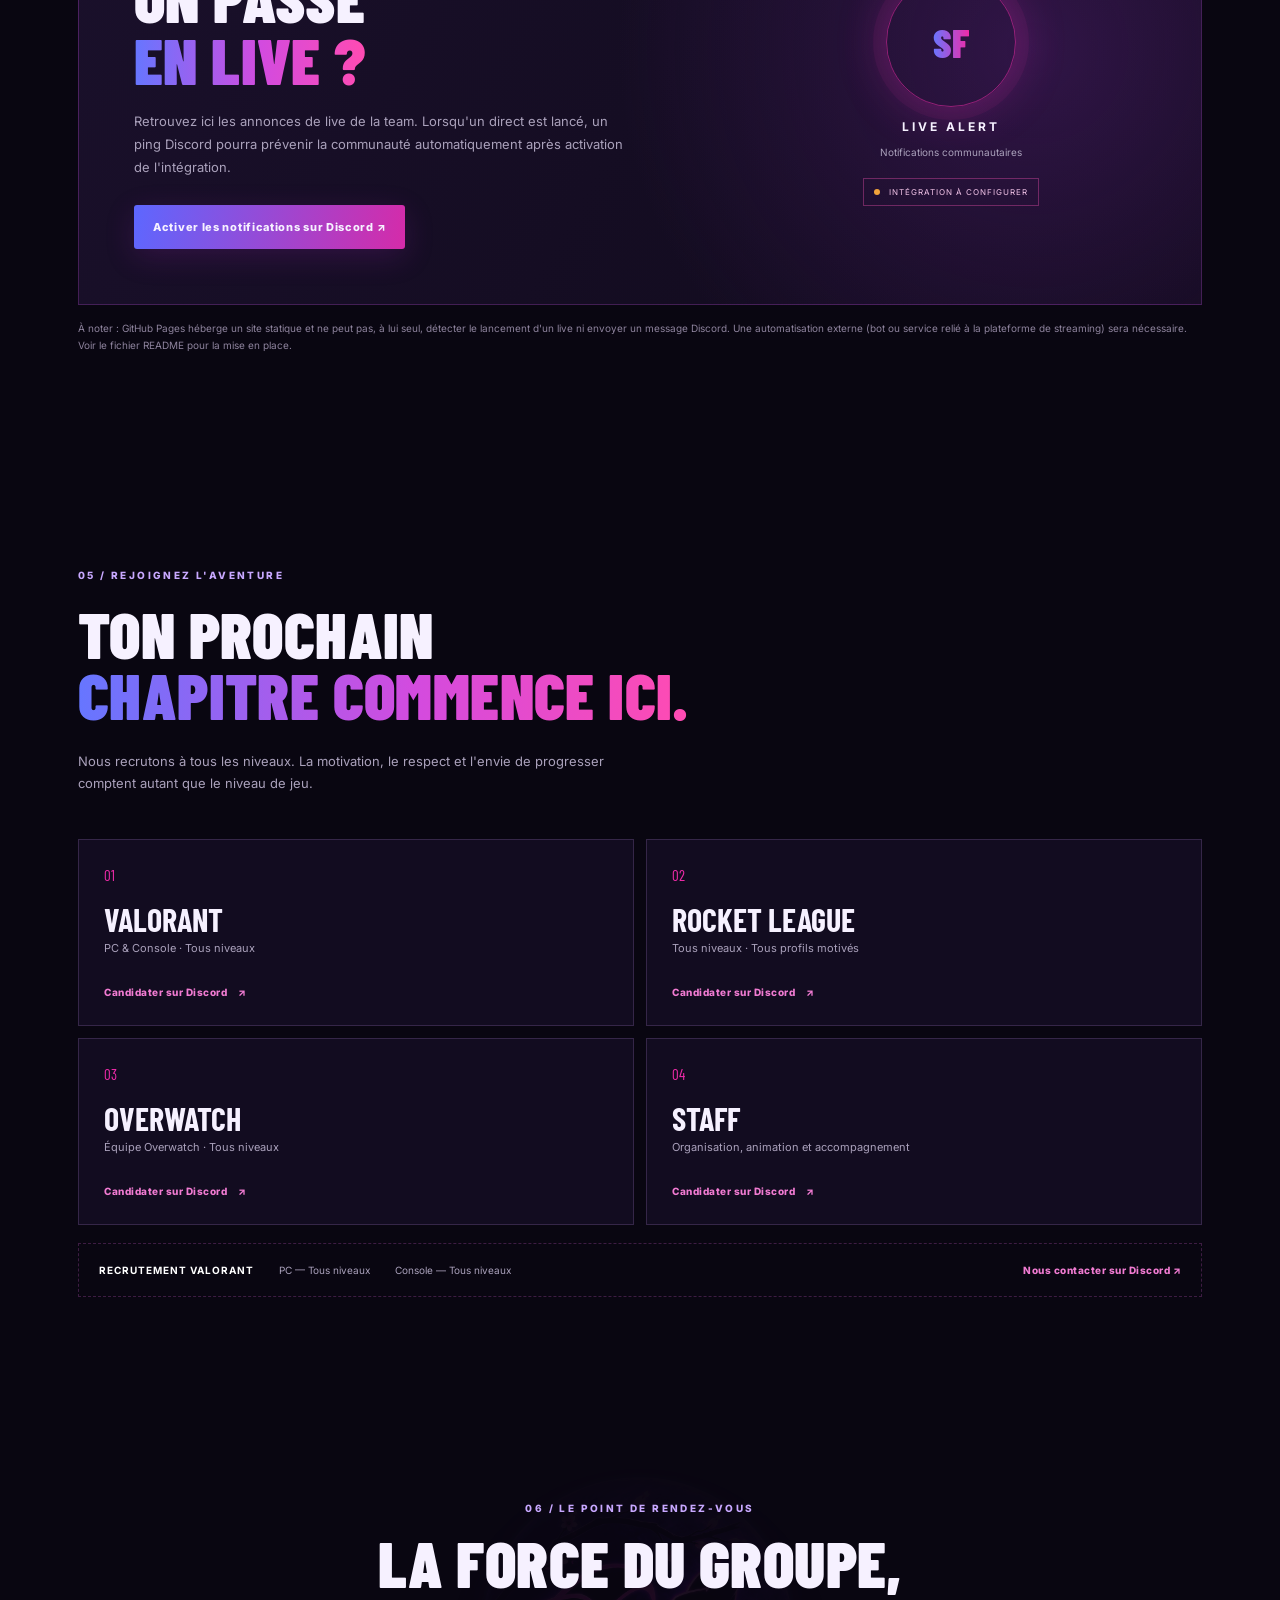
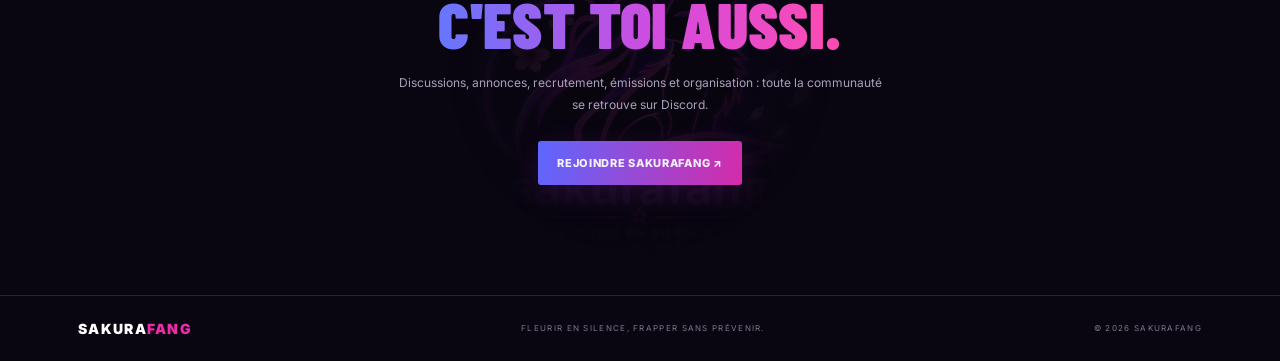
==== commit fc530cac: "Add files via upload" ====
--- a/index.html
+++ b/index.html
@@ -1,51 +1,110 @@
-<!DOCTYPE html>
+<!doctype html>
 <html lang="fr">
 <head>
-<meta charset="UTF-8"><meta name="viewport" content="width=device-width, initial-scale=1">
-<meta name="description" content="SAKURAFANG — structure e-sport, recrutement et ambitions compétitives.">
-<title>SAKURAFANG — Esport</title>
-<style>
-:root{--bg:#090612;--panel:#160d24;--purple-dark:#6d28d9;--purple:#9333ea;--purple-light:#d8b4fe;--pink-dark:#9d174d;--pink:#db2777;--pink-light:#f9a8d4;--muted:#c3b2d2;--white:#fff8ff}
-*{box-sizing:border-box}html{scroll-behavior:smooth}body{margin:0;background:var(--bg);color:var(--white);font-family:Inter,Arial,sans-serif;overflow-x:hidden}
-body:before{content:"";position:fixed;inset:0;pointer-events:none;background:radial-gradient(circle at 80% 15%,#9333ea44,transparent 34%),radial-gradient(circle at 12% 62%,#db277733,transparent 30%),radial-gradient(circle at 55% 95%,#d8b4fe12,transparent 35%);z-index:-1}
-nav{height:82px;display:flex;align-items:center;justify-content:space-between;padding:0 7%;border-bottom:1px solid #ffffff14;background:#08060de8;position:sticky;top:0;z-index:10;backdrop-filter:blur(14px)}
-.brand{display:flex;align-items:center;gap:12px;text-decoration:none;color:white;font-weight:900;letter-spacing:3px}.brand img{width:62px;height:62px;object-fit:contain;filter:drop-shadow(0 0 12px #a855f766)}
-.links{display:flex;gap:28px}.links a,.mobile a{color:#ddd1e8;text-decoration:none;font-size:13px;letter-spacing:1px;text-transform:uppercase}.links a:hover,.mobile a:hover{color:#d8a5ff}
-.menu{display:none;background:none;color:white;border:1px solid #ffffff30;border-radius:8px;padding:9px 12px;font-size:20px}
-.hero{min-height:690px;display:grid;grid-template-columns:minmax(0,1.15fr) minmax(300px,.85fr);align-items:center;gap:48px;padding:70px 6%;position:relative;overflow:hidden}
-.hero-content{max-width:680px;z-index:1}.hero-logo{display:block;width:min(100%,340px);height:auto;margin:12px 0 20px;filter:drop-shadow(0 0 28px #9333ea55)}
-.hero-art{justify-self:center;width:min(38vw,450px);aspect-ratio:1;border-radius:50%;overflow:hidden;position:relative;z-index:1;border:1px solid #d946ef88;background:radial-gradient(circle at 50% 45%,#4c168b 0%,#160923 68%,#090612 100%);box-shadow:0 0 35px #9333ea66,0 0 95px #db277744,inset 0 0 45px #d946ef33}
-.hero-art:before{content:"";position:absolute;inset:10px;border:1px solid #f0abfc55;border-radius:50%;z-index:2;pointer-events:none}
-.hero-art img{width:100%;height:100%;display:block;object-fit:cover;object-position:center 20%;transform:scale(1.12);filter:saturate(1.12)}
-.hero-art:after{content:"";position:absolute;inset:0;background:linear-gradient(180deg,transparent 65%,#09061266 100%);pointer-events:none}.eyebrow{color:#d8a5ff;letter-spacing:5px;font-size:12px;font-weight:800}.hero h1{font-size:clamp(54px,9vw,112px);line-height:.94;margin:24px 0;background:linear-gradient(100deg,#fff8ff 12%,#d8b4fe 42%,#f9a8d4 72%,#db2777);-webkit-background-clip:text;color:transparent;letter-spacing:-5px}.hero p{color:var(--muted);font-size:18px;line-height:1.8;max-width:620px}.tagline{font-weight:800;color:#fff!important;font-size:20px!important}
-.btn{display:inline-block;margin-top:22px;padding:15px 25px;border-radius:5px;background:linear-gradient(105deg,#6d28d9 0%,#9333ea 38%,#be185d 72%,#f9a8d4 100%);color:white;text-decoration:none;font-weight:800;letter-spacing:1px;box-shadow:0 0 28px #9333ea44;transition:.2s}.btn:hover{transform:translateY(-3px);box-shadow:0 0 38px #c026d366}
-section{padding:95px 9%}.section-head{margin-bottom:42px}.section-head small{color:#d8a5ff;letter-spacing:4px;font-weight:800}.section-head h2{font-size:clamp(34px,5vw,54px);margin:12px 0}.section-head p{color:var(--muted);max-width:650px;line-height:1.7}
-.grid{display:grid;grid-template-columns:repeat(3,1fr);gap:20px}.game{background:linear-gradient(145deg,#1b1129,#0e0a15);border:1px solid #a855f733;border-radius:12px;padding:28px;min-height:280px;position:relative;overflow:hidden;transition:.25s}.game:hover{transform:translateY(-7px);border-color:#c084fc;box-shadow:0 18px 50px #0008}.game:after{content:"";position:absolute;width:150px;height:150px;border-radius:50%;background:#a855f71c;right:-55px;bottom:-65px;filter:blur(4px)}.game .number{color:#a855f7;font-size:12px;letter-spacing:3px}.game h3{font-size:29px;margin:22px 0 10px}.game p{color:var(--muted);line-height:1.7}.captain{margin-top:24px;padding-top:17px;border-top:1px solid #ffffff16;color:#d9cce5;font-size:13px}.captain.roster{margin-top:12px;padding-top:12px}
-.two{display:grid;grid-template-columns:1fr 1fr;gap:55px;align-items:center}.panel{background:linear-gradient(145deg,#1a1026,#0d0913);border:1px solid #a855f733;padding:34px;border-radius:12px}.panel h3{font-size:25px;margin-top:0}.panel p,.panel li{color:var(--muted);line-height:1.8}.panel ul{padding-left:20px}
-.levels{display:flex;flex-wrap:wrap;gap:10px;margin-top:22px}.levels span{border:1px solid #a855f766;color:#e9d5ff;padding:9px 13px;border-radius:30px;font-size:12px}
-.cta{text-align:center;background:radial-gradient(ellipse at 42% 45%,#6d28d966,transparent 58%),radial-gradient(ellipse at 65% 65%,#9d174d44,transparent 65%)}.cta p{color:var(--muted);max-width:620px;margin:0 auto;line-height:1.8}
-footer{padding:35px 9%;border-top:1px solid #ffffff15;display:flex;justify-content:space-between;gap:20px;flex-wrap:wrap;color:#8f829e;font-size:12px}footer a{color:#d8a5ff;text-decoration:none}
-.mobile{display:none}
-@media(max-width:850px){.links{display:none}.menu{display:block}.mobile.open{display:flex;position:absolute;top:82px;left:0;right:0;background:#100b18;padding:25px 8%;flex-direction:column;gap:20px;border-bottom:1px solid #ffffff20}.hero{min-height:600px;grid-template-columns:1fr;gap:28px;padding:65px 7%}.hero-content{max-width:100%}.hero-art{width:min(72vw,360px);grid-row:1;opacity:.96}.hero-logo{width:min(100%,300px)}.grid{grid-template-columns:1fr}.two{grid-template-columns:1fr}section{padding:75px 7%}nav{padding:0 6%}}
-@media(max-width:520px){.hero-art{width:min(68vw,290px)}.hero{padding-top:45px}.hero p{font-size:16px}}
-</style></head>
+  <meta charset="utf-8">
+  <meta name="viewport" content="width=device-width, initial-scale=1">
+  <meta name="theme-color" content="#090611">
+  <meta name="description" content="SAKURAFANG — communauté gaming et projet e-sport. Fleurir en silence, frappe sans prévenir.">
+  <title>SAKURAFANG — E-sport team</title>
+  <link rel="preconnect" href="https://fonts.googleapis.com">
+  <link rel="preconnect" href="https://fonts.gstatic.com" crossorigin>
+  <link href="https://fonts.googleapis.com/css2?family=Barlow+Condensed:wght@500;600;700;800;900&family=Inter:wght@400;500;600;700;800&display=swap" rel="stylesheet">
+  <link rel="stylesheet" href="styles.css">
+</head>
 <body>
-<nav><a class="brand" href="#accueil"><img src="assets/logo.png" alt="Logo SakuraFang"></a>
-<div class="links"><a href="#equipes">Équipes</a><a href="#recrutement">Recrutement</a><a href="#projet">Projet e-sport</a><a href="#contact">Contact</a></div>
-<button class="menu" aria-label="Ouvrir le menu" onclick="document.querySelector('.mobile').classList.toggle('open')">☰</button>
-<div class="mobile"><a href="#equipes">Équipes</a><a href="#recrutement">Recrutement</a><a href="#projet">Projet e-sport</a><a href="#contact">Contact</a></div></nav>
-<header class="hero" id="accueil"><div class="hero-content"><div class="eyebrow">STRUCTURE GAMING • ESPORT</div><img class="hero-logo" src="assets/logo.png" alt="SakuraFang — Fleurir en silence, frappe sans prévenir"><p class="tagline">L'union fait la force. La détermination fait la différence.</p><p>Une structure portée par la passion du jeu, l'esprit d'équipe et l'envie de progresser ensemble. Notre objectif : construire des équipes soudées et ambitieuses.</p><a class="btn" href="https://www.discord.com/SbJAt4v5XT" target="_blank" rel="noopener">REJOINDRE LE DISCORD ↗</a></div><div class="hero-art" aria-label="Illustration du loup SakuraFang"><img src="assets/logo.png" alt="Illustration du loup SakuraFang sous une lune violette et des fleurs de cerisier"></div></header>
-<section id="equipes"><div class="section-head"><small>NOS DIVISIONS</small><h2>Les équipes SAKURAFANG</h2><p>Trois univers, une même ambition : jouer ensemble, progresser et représenter fièrement nos couleurs.</p></div>
-<div class="grid">
-<article class="game"><div class="number">DIVISION 01</div><h3>VALORANT</h3><p>Précision, stratégie et communication. Une équipe qui construit ses automatismes et vise la performance collective.</p><div class="captain">Capitaine : <b>Nynnyx</b></div><div class="captain roster">Joueurs : <b>Mandine, Valentimbale, Nays et Babasti20</b></div></article>
-<article class="game"><div class="number">DIVISION 02</div><h3>ROCKET LEAGUE</h3><p>Vitesse, coordination et créativité. L'objectif est de développer un collectif régulier et complémentaire.</p><div class="captain roster">Joueurs : <b>SHADOW, Parzival et moi je suis coach</b></div></article>
-<article class="game"><div class="number">DIVISION 03</div><h3>OVERWATCH</h3><p>Synergie, adaptation et esprit d'équipe. Chaque rôle compte pour faire progresser le groupe.</p><div class="captain">Capitaine : <b>Xoletis_Fusion</b></div></article>
-</div></section>
-<section id="recrutement"><div class="two"><div><div class="section-head"><small>REJOIGNEZ-NOUS</small><h2>Le recrutement est ouvert</h2><p>SAKURAFANG accueille les joueurs motivés qui souhaitent évoluer dans une équipe respectueuse, active et ambitieuse. Quel que soit votre niveau, votre envie de progresser compte.</p><a class="btn" href="https://www.discord.com/SbJAt4v5XT" target="_blank" rel="noopener">POSTULER SUR DISCORD ↗</a></div></div>
-<div class="panel"><h3>Nous recherchons des joueurs</h3><ul><li>Débutants souhaitant apprendre et progresser</li><li>Joueurs intermédiaires voulant gagner en régularité</li><li>Profils compétitifs avec l'envie de se dépasser</li><li>Personnes actives, respectueuses et investies</li></ul><div class="levels"><span>Débutant</span><span>Intermédiaire</span><span>Compétitif</span></div><p><b>Des capitaines et un coach</b> accompagnent les divisions pour organiser les équipes et favoriser leur progression.</p></div></div></section>
-<section id="projet"><div class="section-head"><small>NOTRE AMBITION</small><h2>Un projet e-sport qui grandit</h2><p>Notre ambition est de bâtir une structure solide, organisée et tournée vers la progression sur le long terme.</p></div>
-<div class="grid"><div class="panel"><h3>01 — Construire</h3><p>Former des équipes soudées, définir les rôles et installer une bonne communication.</p></div><div class="panel"><h3>02 — Progresser</h3><p>Organiser des entraînements, travailler les stratégies et mesurer les progrès collectifs.</p></div><div class="panel"><h3>03 — Compétition</h3><p>Préparer progressivement la participation à des tournois et, à terme, à des compétitions officielles.</p></div></div></section>
-<section class="cta" id="contact"><div class="section-head"><small>REJOIGNEZ L'AVENTURE</small><h2>Écrivons la suite ensemble.</h2></div><p>Envie de rejoindre une division, de poser une question ou de suivre le projet SAKURAFANG ? Retrouvez-nous sur Discord.</p><a class="btn" href="https://www.discord.com/SbJAt4v5XT" target="_blank" rel="noopener">REJOINDRE SAKURAFANG ↗</a></section>
-<footer><span>© 2026 SAKURAFANG — Tous droits réservés.</span><span><a href="https://www.discord.com/SbJAt4v5XT" target="_blank" rel="noopener">Discord</a></span></footer>
-<script>document.querySelectorAll('.mobile a').forEach(a=>a.addEventListener('click',()=>document.querySelector('.mobile').classList.remove('open')));</script>
-</body></html>+  <div class="ambient ambient-one"></div><div class="ambient ambient-two"></div>
+  <header class="site-header">
+    <a class="brand" href="#accueil" aria-label="SAKURAFANG, accueil">
+      <img src="assets/logo.png" alt="Logo SAKURAFANG">
+      <span>SAKURA<span>FANG</span></span>
+    </a>
+    <button class="menu-toggle" aria-label="Ouvrir le menu" aria-expanded="false">☰</button>
+    <nav class="main-nav" aria-label="Navigation principale">
+      <a href="#accueil" class="active">Accueil</a>
+      <a href="#projet">Projet E-sport</a>
+      <a href="#jeux">Jeux</a>
+      <a href="#reseaux">Réseaux</a>
+      <a href="#live">Live</a>
+      <a href="#recrutement">Recrutement</a>
+      <a href="#discord" class="nav-discord">Discord ↗</a>
+    </nav>
+  </header>
+
+  <main>
+    <section class="hero section" id="accueil">
+      <div class="hero-copy">
+        <p class="eyebrow"><span></span> COMMUNAUTÉ GAMING · PROJET E-SPORT</p>
+        <h1>FLEURIR EN SILENCE,<br><em>FRAPPER SANS PRÉVENIR.</em></h1>
+        <p class="hero-lead">Bienvenue chez <strong>SAKURAFANG</strong>, une communauté de joueurs réunis par la passion, l’envie de progresser et le plaisir de construire quelque chose ensemble.</p>
+        <div class="hero-actions">
+          <a class="button button-primary" href="#projet">Découvrir le projet <span>↘</span></a>
+          <a class="button button-ghost" href="https://discord.gg/HyBn3UWkCU" target="_blank" rel="noopener">Rejoindre le Discord ↗</a>
+        </div>
+        <div class="hero-tags"><span>ESPRIT D'ÉQUIPE</span><span>PROGRESSION</span><span>AMBITION</span></div>
+      </div>
+      <div class="hero-art">
+        <div class="logo-frame"><img src="assets/logo.png" alt="Emblème officiel de la team SAKURAFANG"></div>
+        <div class="orbit orbit-a"></div><div class="orbit orbit-b"></div>
+        <span class="art-caption">EST. COMMUNITY<br>BUILT TOGETHER</span>
+      </div>
+      <a class="scroll-cue" href="#projet">DÉFILER <span>↓</span></a>
+    </section>
+
+    <section class="section intro-section" id="projet">
+      <div class="section-heading"><p class="eyebrow">01 / NOTRE AMBITION</p><h2>UN PROJET QUI PREND<br><em>DE L'AMPLEUR.</em></h2></div>
+      <div class="intro-grid">
+        <p class="large-copy">SAKURAFANG souhaite évoluer d’une communauté de passionnés vers une véritable structure e-sport.</p>
+        <div class="body-copy"><p>Notre ambition est de nous développer dans l’univers compétitif, de créer des équipes organisées et de donner à chaque joueur l’occasion de trouver sa place, de progresser et de s’épanouir.</p><p>Nous voulons avancer étape par étape : repérer les talents, travailler la communication, renforcer la cohésion et participer à des expériences compétitives. La performance compte, mais elle se construit avec le respect, l’investissement et l’esprit collectif.</p></div>
+      </div>
+      <div class="values-row"><div><b>01</b><span>Progresser<br>ensemble</span></div><div><b>02</b><span>Créer une vraie<br>cohésion</span></div><div><b>03</b><span>Viser la<br>performance</span></div></div>
+    </section>
+
+    <section class="section games-section" id="jeux">
+      <div class="section-heading"><p class="eyebrow">02 / NOS UNIVERS</p><h2>PLUSIEURS JEUX.<br><em>UN MÊME ESPRIT.</em></h2><p class="section-sub">Retrouvez les pôles de jeu et leurs différentes branches.</p></div>
+      <div class="game-grid">
+        <article class="game-card valorant"><div class="card-top"><span>01 / TACTIQUE</span><span class="game-symbol">V</span></div><h3>VALORANT</h3><p>Précision, stratégie et communication au cœur du jeu.</p><div class="chips"><span>PREMIER</span><span>CONSOLE</span></div></article>
+        <article class="game-card rocket"><div class="card-top"><span>02 / COMPÉTITION</span><span class="game-symbol">RL</span></div><h3>ROCKET LEAGUE</h3><p>Vitesse, mécanique et jeu collectif.</p><div class="chips"><span>CHAMPION</span><span>GRAND CHAMPION</span></div></article>
+        <article class="game-card overwatch"><div class="card-top"><span>03 / ÉQUIPE</span><span class="game-symbol">OW</span></div><h3>OVERWATCH</h3><p>Coordination, complémentarité et stratégie d'équipe.</p><div class="chips"><span>ÉQUIPE OVERWATCH</span></div></article>
+      </div>
+    </section>
+
+    <section class="section networks-section" id="reseaux">
+      <div class="section-heading"><p class="eyebrow">03 / RESTONS CONNECTÉS</p><h2>SUIVEZ LA TEAM<br><em>EN DEHORS DU JEU.</em></h2></div>
+      <div class="social-list">
+        <a href="https://youtube.com/@sakurafangtym?si=qIsGIOCn2w8YOdvS" target="_blank" rel="noopener" class="social-link"><span class="social-icon">▶</span><span><b>YouTube</b><small>Vidéos, moments forts et contenu de la team</small></span><span class="arrow">↗</span></a>
+        <a href="https://www.tiktok.com/@sakurafang8?is_from_webapp=1&sender_device=pc" target="_blank" rel="noopener" class="social-link"><span class="social-icon">♪</span><span><b>TikTok</b><small>Clips et instants SAKURAFANG</small></span><span class="arrow">↗</span></a>
+        <a href="https://discord.gg/HyBn3UWkCU" target="_blank" rel="noopener" class="social-link"><span class="social-icon">✦</span><span><b>Émission de Hyène</b><small>À retrouver directement sur notre Discord</small></span><span class="arrow">↗</span></a>
+      </div>
+    </section>
+
+    <section class="section live-section" id="live">
+      <div class="live-panel">
+        <div><p class="eyebrow"><span class="live-dot"></span> 04 / SUIVEZ NOS DIRECTS</p><h2>ON PASSE<br><em>EN LIVE ?</em></h2><p>Retrouvez ici les annonces de live de la team. Lorsqu'un direct est lancé, un ping Discord pourra prévenir la communauté automatiquement après activation de l'intégration.</p><a class="button button-primary" href="https://discord.gg/HyBn3UWkCU" target="_blank" rel="noopener">Activer les notifications sur Discord ↗</a></div>
+        <div class="live-status"><div class="pulse-ring"><span>SF</span></div><b>LIVE ALERT</b><small>Notifications communautaires</small><span class="status-pill"><i></i> INTÉGRATION À CONFIGURER</span></div>
+      </div>
+      <p class="integration-note">À noter : GitHub Pages héberge un site statique et ne peut pas, à lui seul, détecter le lancement d'un live ni envoyer un message Discord. Une automatisation externe (bot ou service relié à la plateforme de streaming) sera nécessaire. Voir le fichier README pour la mise en place.</p>
+    </section>
+
+    <section class="section recruit-section" id="recrutement">
+      <div class="section-heading"><p class="eyebrow">05 / REJOIGNEZ L'AVENTURE</p><h2>TON PROCHAIN<br><em>CHAPITRE COMMENCE ICI.</em></h2><p class="section-sub">Nous recrutons à tous les niveaux. La motivation, le respect et l'envie de progresser comptent autant que le niveau de jeu.</p></div>
+      <div class="recruit-grid">
+        <article class="recruit-card"><span class="recruit-number">01</span><h3>VALORANT</h3><p>PC & Console · Tous niveaux</p><a href="https://discord.gg/HyBn3UWkCU" target="_blank" rel="noopener">Candidater sur Discord <span>↗</span></a></article>
+        <article class="recruit-card"><span class="recruit-number">02</span><h3>ROCKET LEAGUE</h3><p>Tous niveaux · Tous profils motivés</p><a href="https://discord.gg/HyBn3UWkCU" target="_blank" rel="noopener">Candidater sur Discord <span>↗</span></a></article>
+        <article class="recruit-card"><span class="recruit-number">03</span><h3>OVERWATCH</h3><p>Équipe Overwatch · Tous niveaux</p><a href="https://discord.gg/HyBn3UWkCU" target="_blank" rel="noopener">Candidater sur Discord <span>↗</span></a></article>
+        <article class="recruit-card"><span class="recruit-number">04</span><h3>STAFF</h3><p>Organisation, animation et accompagnement</p><a href="https://discord.gg/HyBn3UWkCU" target="_blank" rel="noopener">Candidater sur Discord <span>↗</span></a></article>
+      </div>
+      <div class="recruit-detail"><b>RECRUTEMENT VALORANT</b><span>PC — Tous niveaux</span><span>Console — Tous niveaux</span><a href="https://discord.gg/HyBn3UWkCU" target="_blank" rel="noopener">Nous contacter sur Discord ↗</a></div>
+    </section>
+
+    <section class="discord-cta section" id="discord">
+      <img src="assets/logo.png" alt="" aria-hidden="true">
+      <p class="eyebrow">06 / LE POINT DE RENDEZ-VOUS</p><h2>LA FORCE DU GROUPE,<br><em>C'EST TOI AUSSI.</em></h2>
+      <p>Discussions, annonces, recrutement, émissions et organisation : toute la communauté se retrouve sur Discord.</p>
+      <a class="button button-primary" href="https://discord.gg/HyBn3UWkCU" target="_blank" rel="noopener">REJOINDRE SAKURAFANG ↗</a>
+    </section>
+  </main>
+
+  <footer><a class="footer-brand" href="#accueil">SAKURA<span>FANG</span></a><span>FLEURIR EN SILENCE, FRAPPER SANS PRÉVENIR.</span><span>© <span id="year"></span> SAKURAFANG</span></footer>
+  <script src="script.js"></script>
+</body>
+</html>
--- a/styles.css
+++ b/styles.css
@@ -0,0 +1,14 @@
+@import url('https://fonts.googleapis.com/css2?family=Barlow+Condensed:wght@500;600;700;800;900&display=swap');
+:root{--bg:#090611;--panel:#120c20;--pink:#f02ba9;--violet:#8a4dff;--blue:#566dff;--text:#f6f1ff;--muted:#aaa1bb;--line:rgba(211,155,255,.18);--max:1180px}
+*{box-sizing:border-box}html{scroll-behavior:smooth;scroll-padding-top:90px}body{margin:0;background:var(--bg);color:var(--text);font-family:Inter,Arial,sans-serif;overflow-x:hidden}a{color:inherit;text-decoration:none}.ambient{position:absolute;pointer-events:none;filter:blur(100px);opacity:.18;border-radius:50%;z-index:-1}.ambient-one{width:420px;height:420px;background:#8224ff;top:100px;left:-230px}.ambient-two{width:400px;height:400px;background:#e51a9a;top:1050px;right:-260px}
+.site-header{height:82px;position:sticky;top:0;z-index:20;display:flex;align-items:center;justify-content:space-between;padding:0 max(calc((100vw - var(--max))/2),5vw);background:rgba(9,6,17,.88);backdrop-filter:blur(18px);border-bottom:1px solid var(--line)}.brand{display:flex;align-items:center;gap:10px;font-weight:900;letter-spacing:1.5px;font-size:17px}.brand img{width:42px;height:42px;object-fit:cover;border-radius:50%}.brand span span,.footer-brand span{color:var(--pink)}.main-nav{display:flex;align-items:center;gap:25px}.main-nav a{font-size:11px;color:#c5bdd1;transition:.2s}.main-nav a:hover,.main-nav a.active{color:#fff}.main-nav a.active:after{content:"";display:block;height:2px;background:var(--pink);margin-top:7px}.main-nav .nav-discord{padding:11px 15px;border:1px solid rgba(240,43,169,.55);border-radius:3px;color:#fff}.menu-toggle{display:none;background:none;color:white;border:0;font-size:25px}
+.section{max-width:var(--max);margin:auto;padding:115px 28px}.hero{min-height:690px;display:grid;grid-template-columns:1.08fr .92fr;align-items:center;position:relative;padding-top:80px}.eyebrow{font-size:10px;letter-spacing:2.4px;font-weight:800;color:#c8a8ff;margin:0 0 22px}.eyebrow>span{display:inline-block;width:7px;height:7px;border-radius:50%;background:var(--pink);box-shadow:0 0 12px var(--pink);margin-right:9px}.hero h1,.section-heading h2,.live-panel h2,.discord-cta h2{font-family:'Barlow Condensed',Impact,sans-serif;font-size:clamp(48px,6vw,78px);line-height:.94;letter-spacing:.4px;margin:0 0 25px;font-weight:900}.hero h1 em,.section-heading h2 em,.live-panel h2 em,.discord-cta h2 em{font-style:normal;background:linear-gradient(90deg,#6676ff,#d34bdf 55%,#ff4bb2);-webkit-background-clip:text;background-clip:text;color:transparent}.hero-lead{max-width:540px;color:var(--muted);line-height:1.8;font-size:14px}.hero-lead strong{color:white}.hero-actions{display:flex;gap:12px;flex-wrap:wrap;margin-top:32px}.button{display:inline-flex;align-items:center;gap:24px;padding:15px 19px;font-size:11px;font-weight:800;letter-spacing:.7px;border-radius:3px;transition:.2s}.button-primary{background:linear-gradient(100deg,#5d67ff,#d52ba9);box-shadow:0 8px 30px #9c25b533}.button-primary:hover{transform:translateY(-3px);box-shadow:0 12px 35px #c52ca955}.button-ghost{border:1px solid var(--line);color:#e8def5}.hero-tags{display:flex;gap:20px;margin-top:48px;color:#867b98;font-size:9px;letter-spacing:1.5px}.hero-art{position:relative;display:grid;place-items:center;min-height:500px}.logo-frame{width:min(100%,450px);aspect-ratio:1;border-radius:50%;overflow:hidden;box-shadow:0 0 80px #842cff44,0 0 150px #ed2ba922;position:relative;z-index:2}.logo-frame img{width:100%;height:100%;object-fit:cover}.orbit{position:absolute;border:1px solid #b43fff33;border-radius:50%;width:490px;height:490px}.orbit-b{width:540px;height:540px;border-color:#f02ba91b}.art-caption{position:absolute;bottom:0;right:3%;font-size:9px;letter-spacing:2px;line-height:1.8;color:#9586ad}.scroll-cue{position:absolute;bottom:25px;left:28px;font-size:9px;letter-spacing:2px;color:#857a95}.scroll-cue span{color:var(--pink);margin-left:12px}
+.section-heading{margin-bottom:45px}.section-heading h2,.live-panel h2,.discord-cta h2{font-size:clamp(44px,5.2vw,65px)}.section-sub{color:var(--muted);font-size:13px;line-height:1.7;max-width:560px;margin-top:20px}.intro-section{border-top:1px solid var(--line)}.intro-grid{display:grid;grid-template-columns:1fr 1fr;gap:90px}.large-copy{font-size:clamp(23px,3vw,35px);font-weight:600;line-height:1.35;margin:0}.body-copy{color:var(--muted);font-size:13px;line-height:1.9}.body-copy p{margin:0 0 15px}.values-row{display:grid;grid-template-columns:repeat(3,1fr);margin-top:70px;border-top:1px solid var(--line);border-bottom:1px solid var(--line)}.values-row>div{padding:25px 15px;display:flex;gap:18px;align-items:center;border-right:1px solid var(--line)}.values-row>div:last-child{border:0}.values-row b{font-family:'Barlow Condensed';font-size:28px;color:var(--pink)}.values-row span{font-size:12px;line-height:1.5;color:#d9cfe5}
+.games-section{max-width:none;background:linear-gradient(180deg,#10091b,#0c0714);padding-left:max(calc((100vw - var(--max))/2 + 28px),5vw);padding-right:max(calc((100vw - var(--max))/2 + 28px),5vw)}.game-grid{display:grid;grid-template-columns:repeat(3,1fr);gap:16px}.game-card{min-height:290px;padding:27px;background:linear-gradient(145deg,#1a102b,#100b19);border:1px solid var(--line);position:relative;overflow:hidden}.game-card:after{content:"";position:absolute;width:190px;height:190px;border-radius:50%;right:-90px;top:75px;background:#a62cff22;filter:blur(20px)}.rocket:after{background:#ff7a2920}.overwatch:after{background:#477dff22}.card-top{display:flex;justify-content:space-between;color:#9589a7;font-size:9px;letter-spacing:1.7px}.game-symbol{font-family:'Barlow Condensed';font-size:24px;color:#e65bce}.game-card h3,.recruit-card h3{font-family:'Barlow Condensed';font-size:38px;margin:65px 0 8px;position:relative;z-index:1}.game-card p{font-size:12px;color:var(--muted);position:relative;z-index:1}.chips{display:flex;gap:7px;flex-wrap:wrap;margin-top:22px;position:relative;z-index:1}.chips span{font-size:9px;letter-spacing:1px;padding:8px 10px;border:1px solid #c14cbd66;color:#e7b5ed}
+.social-list{border-top:1px solid var(--line)}.social-link{display:flex;align-items:center;gap:20px;padding:23px 8px;border-bottom:1px solid var(--line);transition:.2s}.social-link:hover{background:#ffffff06;padding-left:17px}.social-icon{width:42px;height:42px;display:grid;place-items:center;background:#21112f;color:#f45cce;font-size:20px;border:1px solid #9b3eaa55}.social-link b{display:block;font-size:15px}.social-link small{display:block;color:var(--muted);font-size:11px;margin-top:5px}.social-link .arrow{margin-left:auto;color:var(--pink);font-size:20px}
+.live-section{padding-top:40px}.live-panel{padding:55px;display:grid;grid-template-columns:1.2fr .8fr;gap:35px;align-items:center;background:radial-gradient(circle at 85% 40%,#4b1d6a88,transparent 42%),linear-gradient(120deg,#1a102b,#100a1b);border:1px solid #b64bd044}.live-panel h2{margin-bottom:20px}.live-panel p:not(.eyebrow){color:var(--muted);font-size:13px;line-height:1.8;max-width:500px;margin-bottom:25px}.live-status{display:flex;flex-direction:column;align-items:center;gap:12px}.pulse-ring{width:130px;height:130px;border:1px solid #f02ba988;border-radius:50%;display:grid;place-items:center;box-shadow:0 0 0 13px #f02ba911,0 0 50px #d22bb955}.pulse-ring span{font-family:'Barlow Condensed';font-size:40px;font-weight:900;background:linear-gradient(90deg,#6876ff,#f02ba9);color:transparent;background-clip:text}.live-status>b{letter-spacing:3px;font-size:12px}.live-status small{color:var(--muted);font-size:10px}.status-pill{font-size:8px;letter-spacing:1px;color:#f2c4e8;border:1px solid #e34ca866;padding:8px 10px;margin-top:8px}.status-pill i{display:inline-block;width:6px;height:6px;border-radius:50%;background:#f2a43b;margin-right:6px}.integration-note{font-size:10px;color:#8e839d;line-height:1.7;margin:15px 0 0}
+.recruit-section{padding-top:100px}.recruit-grid{display:grid;grid-template-columns:repeat(2,1fr);gap:12px}.recruit-card{padding:25px;background:#120c20;border:1px solid var(--line);position:relative}.recruit-number{font-family:'Barlow Condensed';font-size:15px;color:var(--pink)}.recruit-card h3{margin:15px 0 3px;font-size:32px}.recruit-card p{font-size:11px;color:var(--muted);margin:0 0 25px}.recruit-card a,.recruit-detail a{font-size:10px;font-weight:800;letter-spacing:.5px;color:#f17bd2}.recruit-card a span{margin-left:8px}.recruit-detail{display:flex;align-items:center;gap:25px;flex-wrap:wrap;margin-top:18px;padding:20px;border:1px dashed #a64aa855;color:var(--muted);font-size:10px}.recruit-detail b{color:#fff;letter-spacing:1px}.recruit-detail a{margin-left:auto}
+.discord-cta{text-align:center;padding-top:90px;padding-bottom:110px;position:relative;overflow:hidden}.discord-cta img{position:absolute;width:400px;height:400px;object-fit:cover;border-radius:50%;opacity:.09;left:50%;top:50%;transform:translate(-50%,-48%);z-index:-1;mask-image:radial-gradient(circle,#000 20%,transparent 70%)}.discord-cta .eyebrow{margin-bottom:18px}.discord-cta h2{margin-bottom:18px}.discord-cta>p:not(.eyebrow){font-size:12px;color:var(--muted);max-width:490px;line-height:1.8;margin:0 auto 25px}
+footer{border-top:1px solid var(--line);padding:24px max(calc((100vw - var(--max))/2 + 28px),5vw);display:flex;align-items:center;justify-content:space-between;gap:20px;color:#81778f;font-size:8px;letter-spacing:1.3px}.footer-brand{font-size:14px;font-weight:900;color:#fff}
+@media(max-width:900px){.main-nav{gap:13px}.main-nav a{font-size:10px}.hero{grid-template-columns:1fr .8fr}.logo-frame{width:100%}.orbit{width:110%;height:auto;aspect-ratio:1}.intro-grid{gap:35px}}
+@media(max-width:700px){.site-header{height:70px;padding:0 20px}.menu-toggle{display:block}.main-nav{display:none;position:absolute;top:70px;left:0;right:0;padding:18px 22px 25px;background:#0d0817;border-bottom:1px solid var(--line);flex-direction:column;align-items:stretch;gap:0}.main-nav.open{display:flex}.main-nav a{padding:13px 0;font-size:12px}.main-nav a.active:after{display:none}.main-nav .nav-discord{margin-top:8px;text-align:center}.section{padding:80px 22px}.hero{display:flex;flex-direction:column-reverse;align-items:stretch;padding-top:40px;min-height:0}.hero-art{min-height:300px;margin-bottom:35px}.logo-frame{width:280px}.orbit{width:310px}.orbit-b{width:340px}.art-caption{right:0;bottom:-8px}.hero h1{font-size:49px}.hero-lead{font-size:13px}.scroll-cue{display:none}.intro-grid{grid-template-columns:1fr;gap:18px}.values-row{margin-top:35px}.values-row>div{padding:17px 8px;gap:9px}.values-row b{font-size:22px}.values-row span{font-size:10px}.game-grid{grid-template-columns:1fr}.game-card{min-height:240px}.game-card h3{margin-top:42px}.live-panel{grid-template-columns:1fr;padding:30px 22px}.live-status{padding:20px 0 5px}.recruit-grid{grid-template-columns:1fr}.recruit-detail{gap:13px;align-items:flex-start;flex-direction:column}.recruit-detail a{margin-left:0}.discord-cta img{width:300px;height:300px}footer{padding:22px;flex-direction:column;text-align:center;gap:10px}}
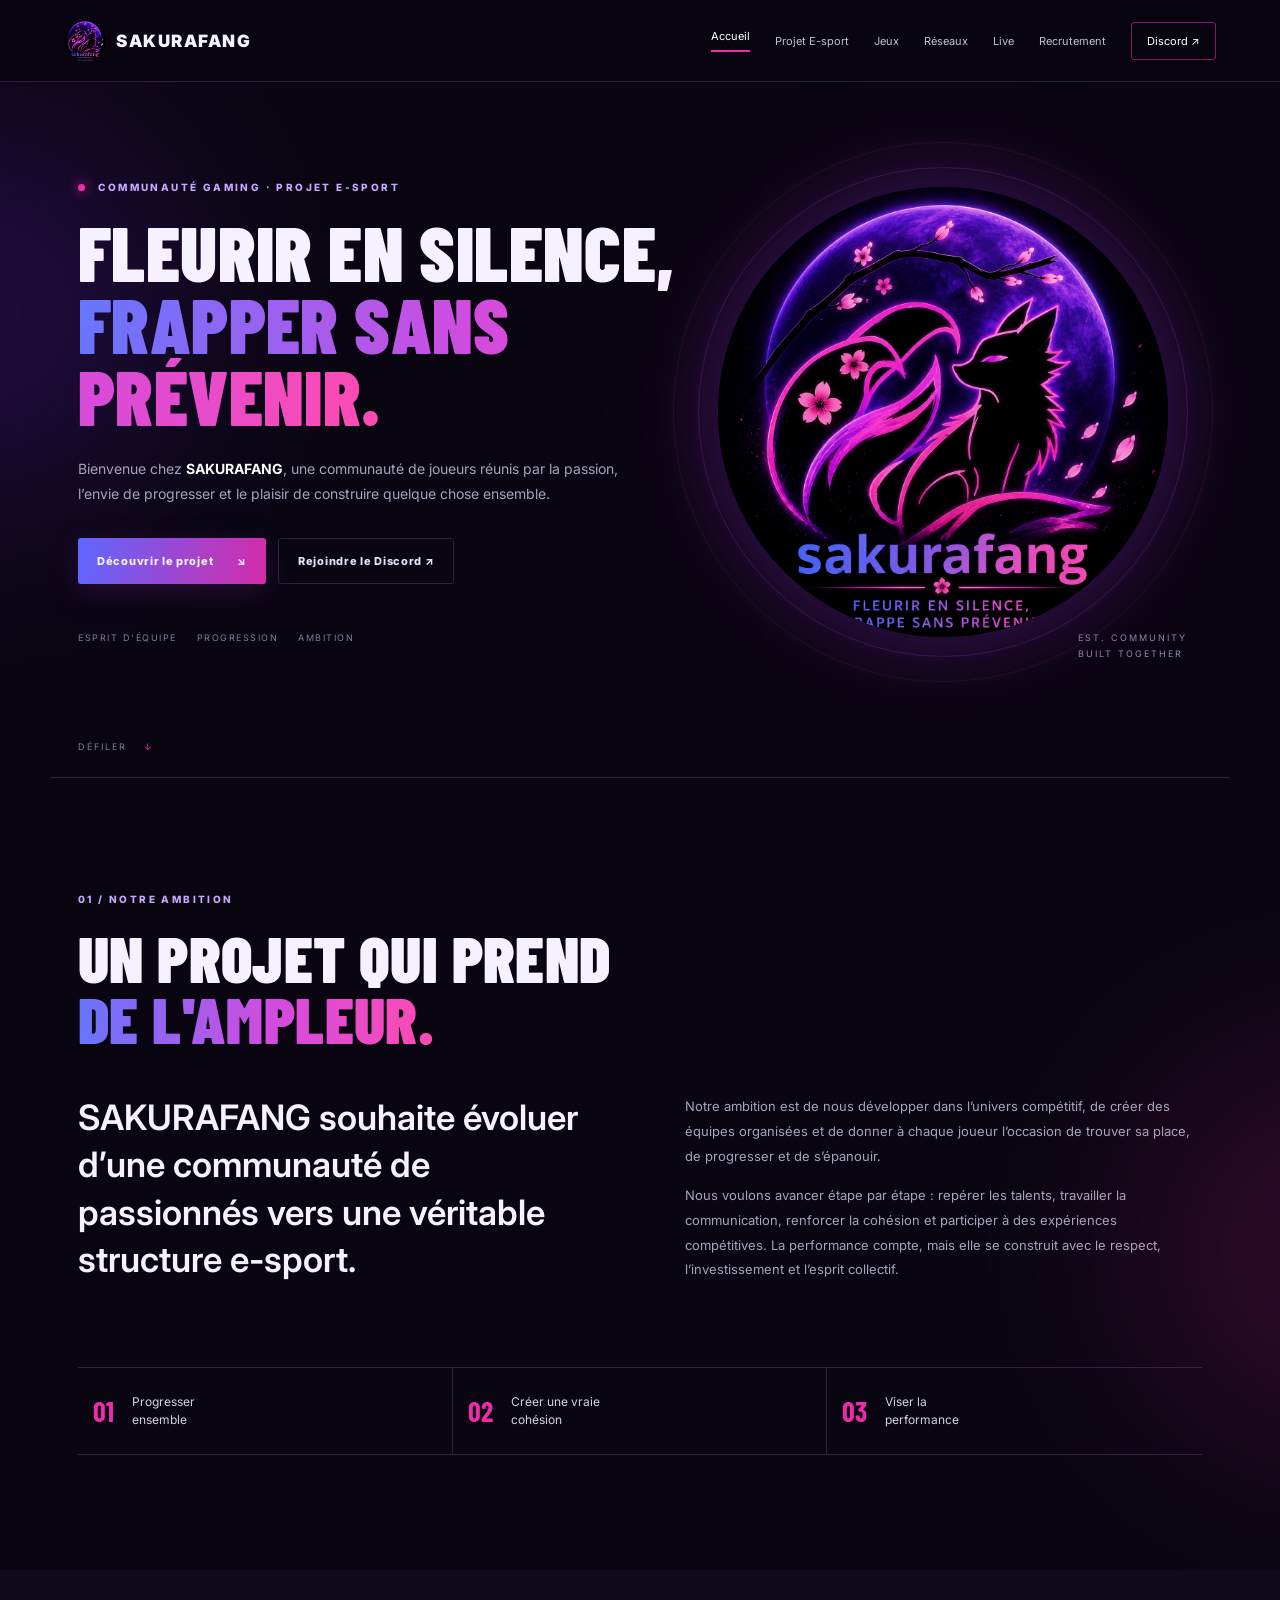
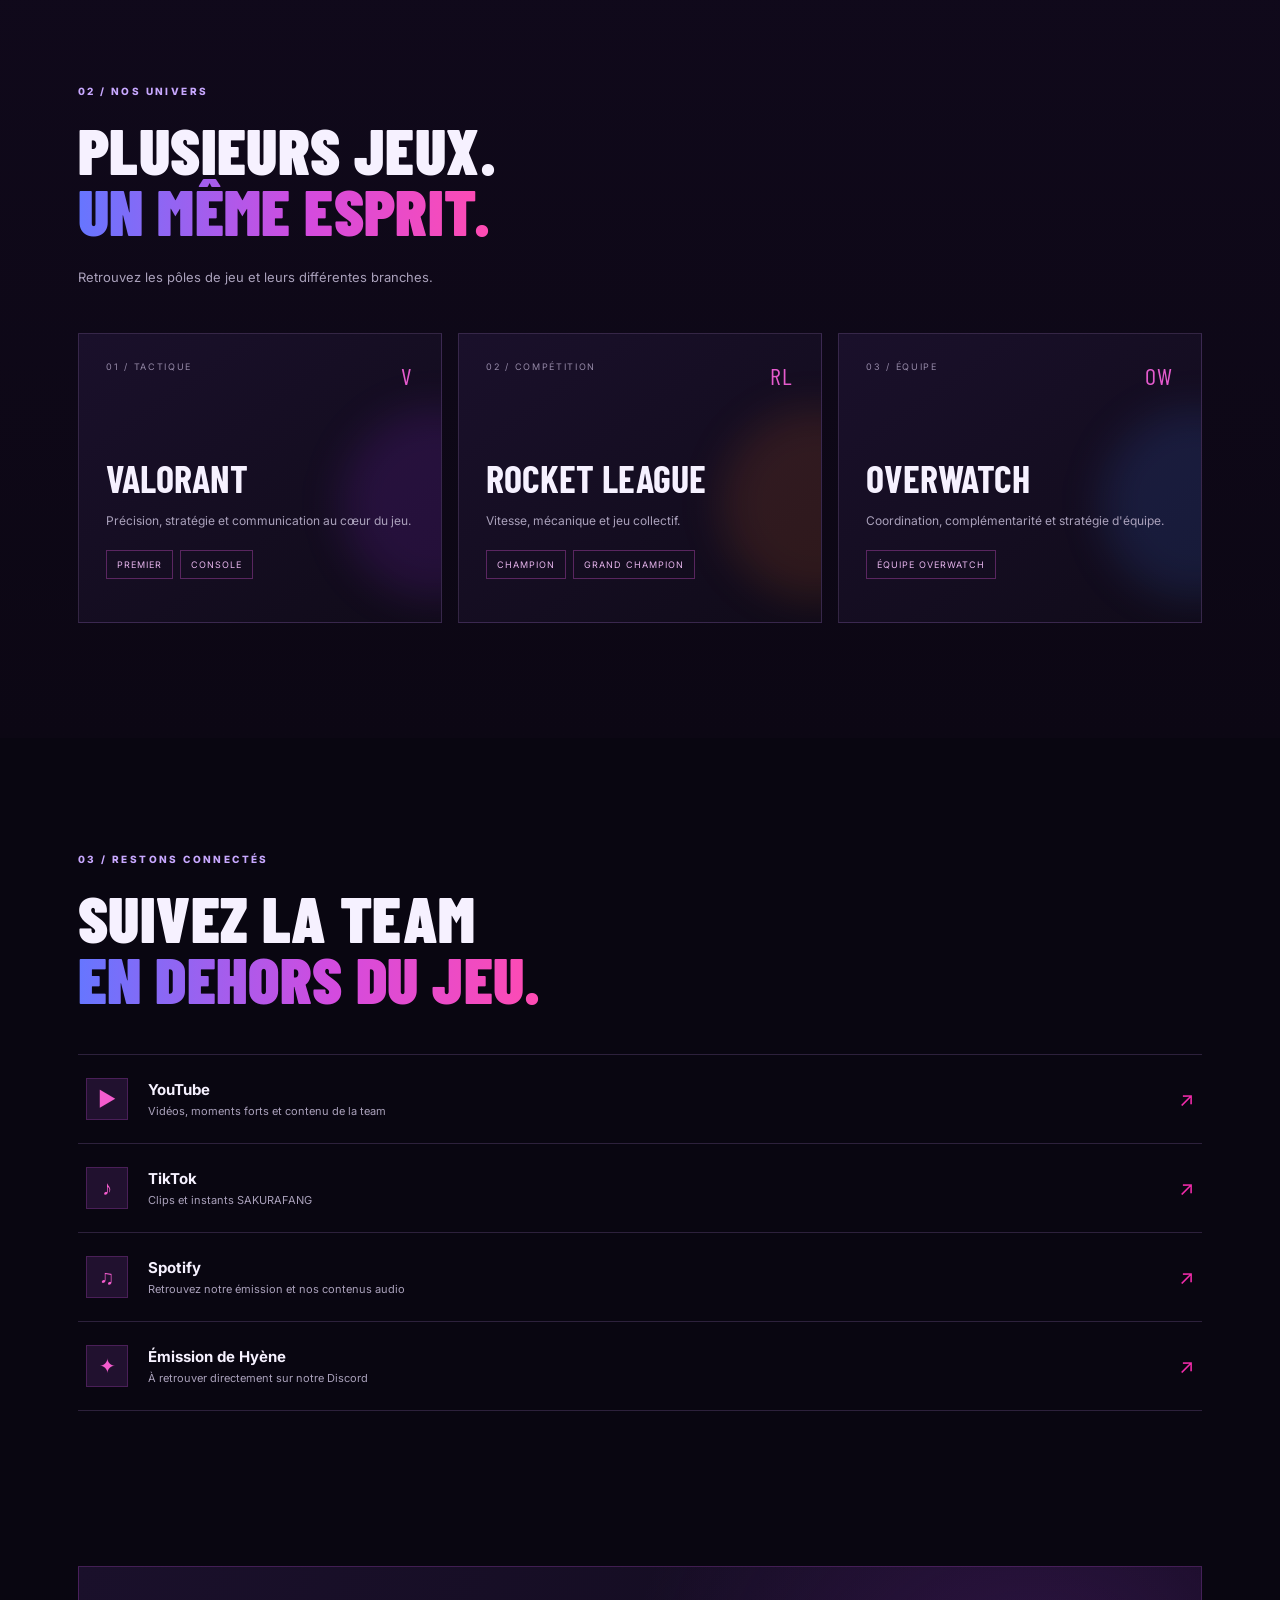
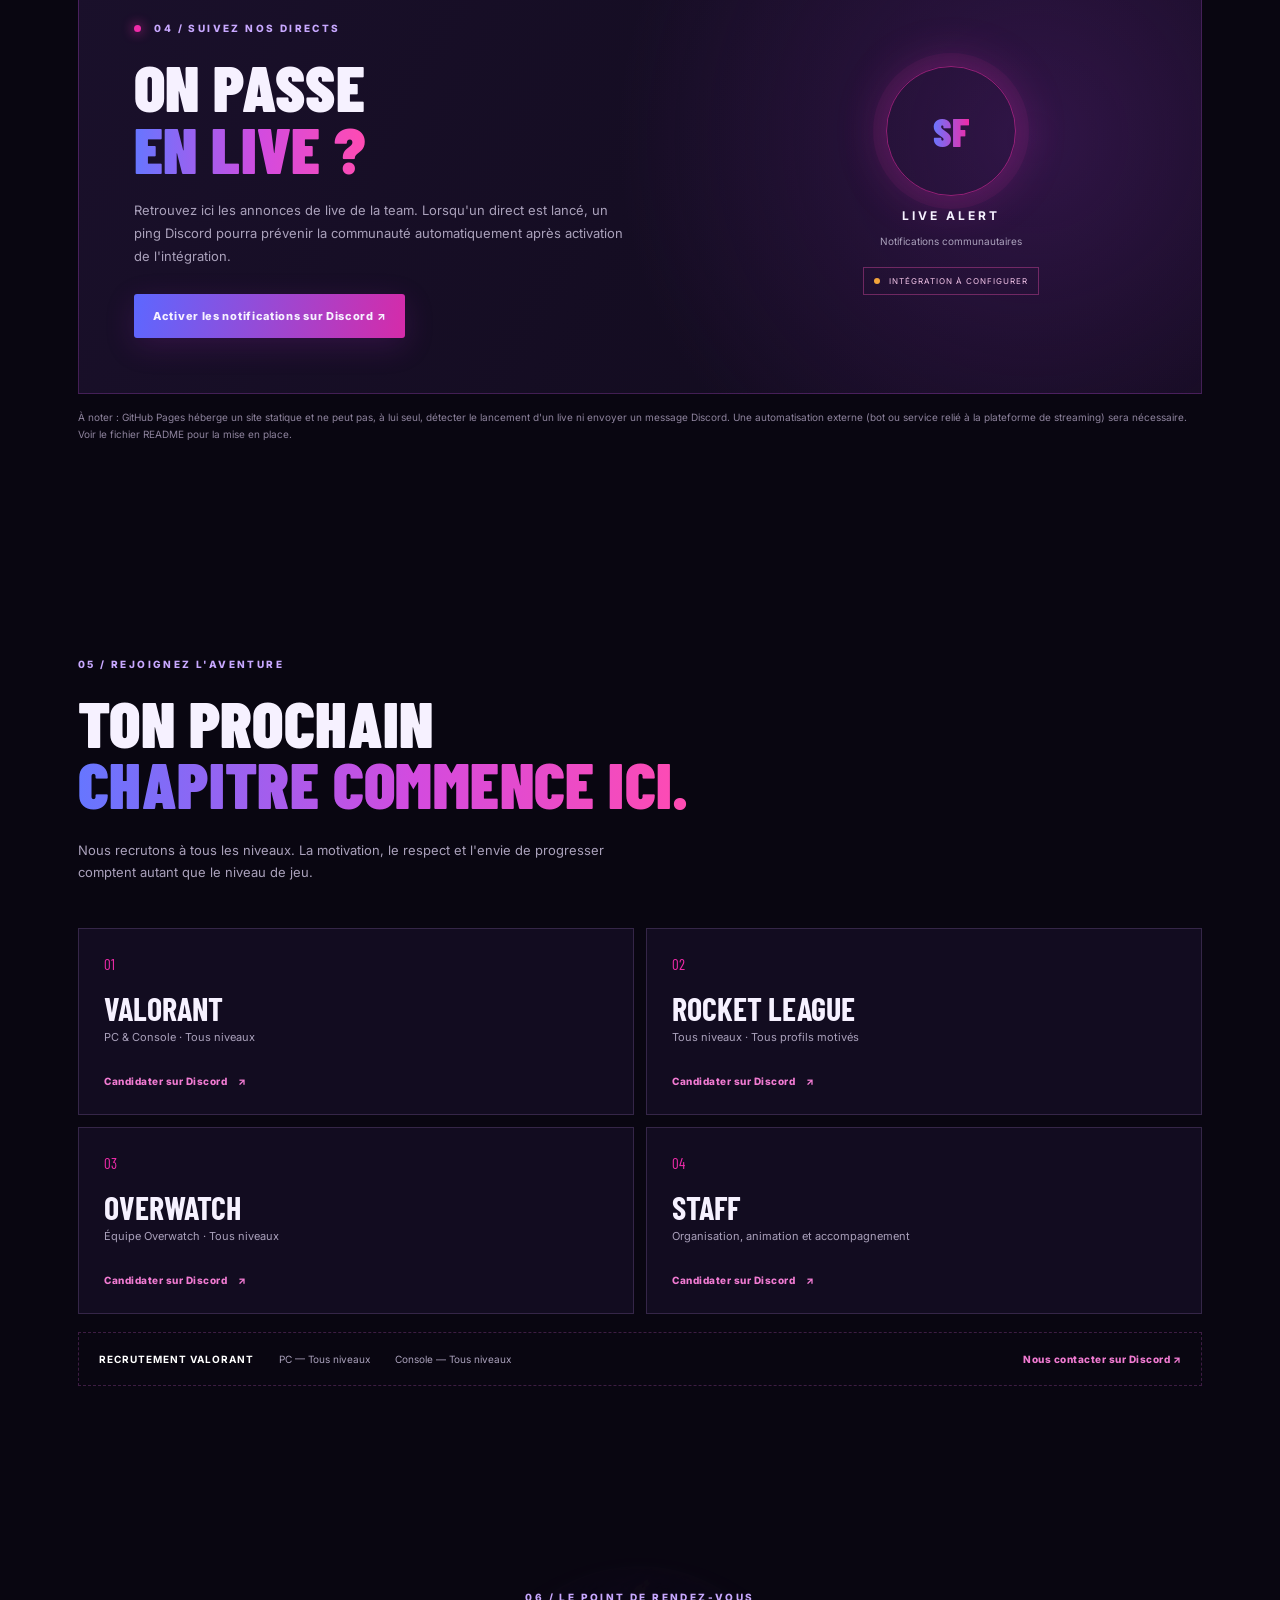
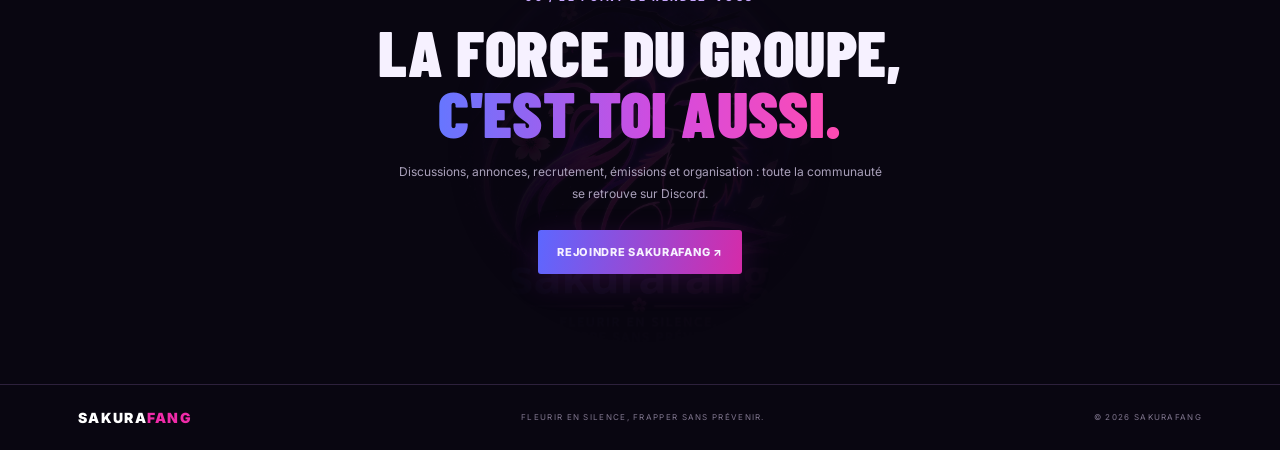
==== commit 47eaf1f8: "Add files via upload" ====
--- a/index.html
+++ b/index.html
@@ -16,7 +16,7 @@
   <header class="site-header">
     <a class="brand" href="#accueil" aria-label="SAKURAFANG, accueil">
       <img src="assets/logo.png" alt="Logo SAKURAFANG">
-      <span>SAKURA<span>FANG</span></span>
+      <span>SAKURAFANG</span>
     </a>
     <button class="menu-toggle" aria-label="Ouvrir le menu" aria-expanded="false">☰</button>
     <nav class="main-nav" aria-label="Navigation principale">
@@ -73,6 +73,7 @@
       <div class="social-list">
         <a href="https://youtube.com/@sakurafangtym?si=qIsGIOCn2w8YOdvS" target="_blank" rel="noopener" class="social-link"><span class="social-icon">▶</span><span><b>YouTube</b><small>Vidéos, moments forts et contenu de la team</small></span><span class="arrow">↗</span></a>
         <a href="https://www.tiktok.com/@sakurafang8?is_from_webapp=1&sender_device=pc" target="_blank" rel="noopener" class="social-link"><span class="social-icon">♪</span><span><b>TikTok</b><small>Clips et instants SAKURAFANG</small></span><span class="arrow">↗</span></a>
+        <a href="https://open.spotify.com/show/0ec5MiyNX3XSKuLdH83D1r?si=VaJ1xBbZQxm3_tZV7i7hNg" target="_blank" rel="noopener" class="social-link"><span class="social-icon">♫</span><span><b>Spotify</b><small>Retrouvez notre émission et nos contenus audio</small></span><span class="arrow">↗</span></a>
         <a href="https://discord.gg/HyBn3UWkCU" target="_blank" rel="noopener" class="social-link"><span class="social-icon">✦</span><span><b>Émission de Hyène</b><small>À retrouver directement sur notre Discord</small></span><span class="arrow">↗</span></a>
       </div>
     </section>
